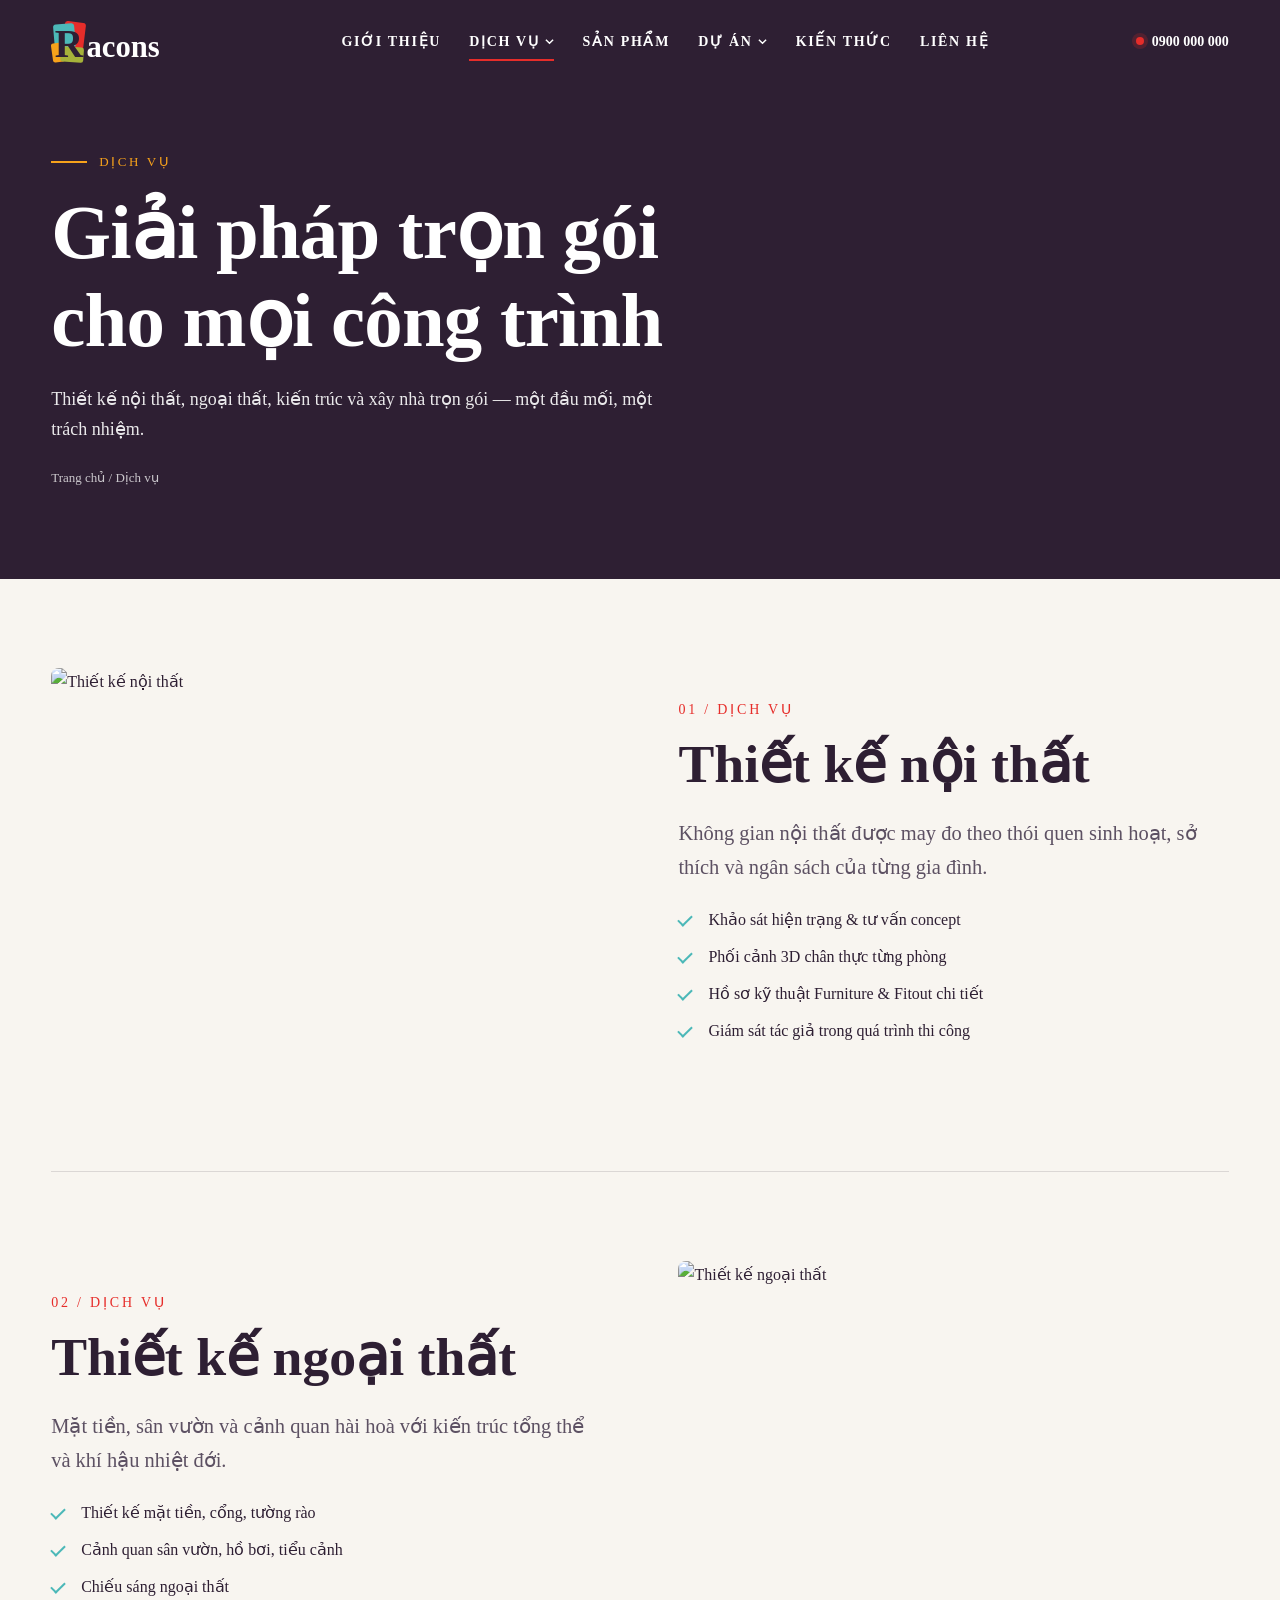
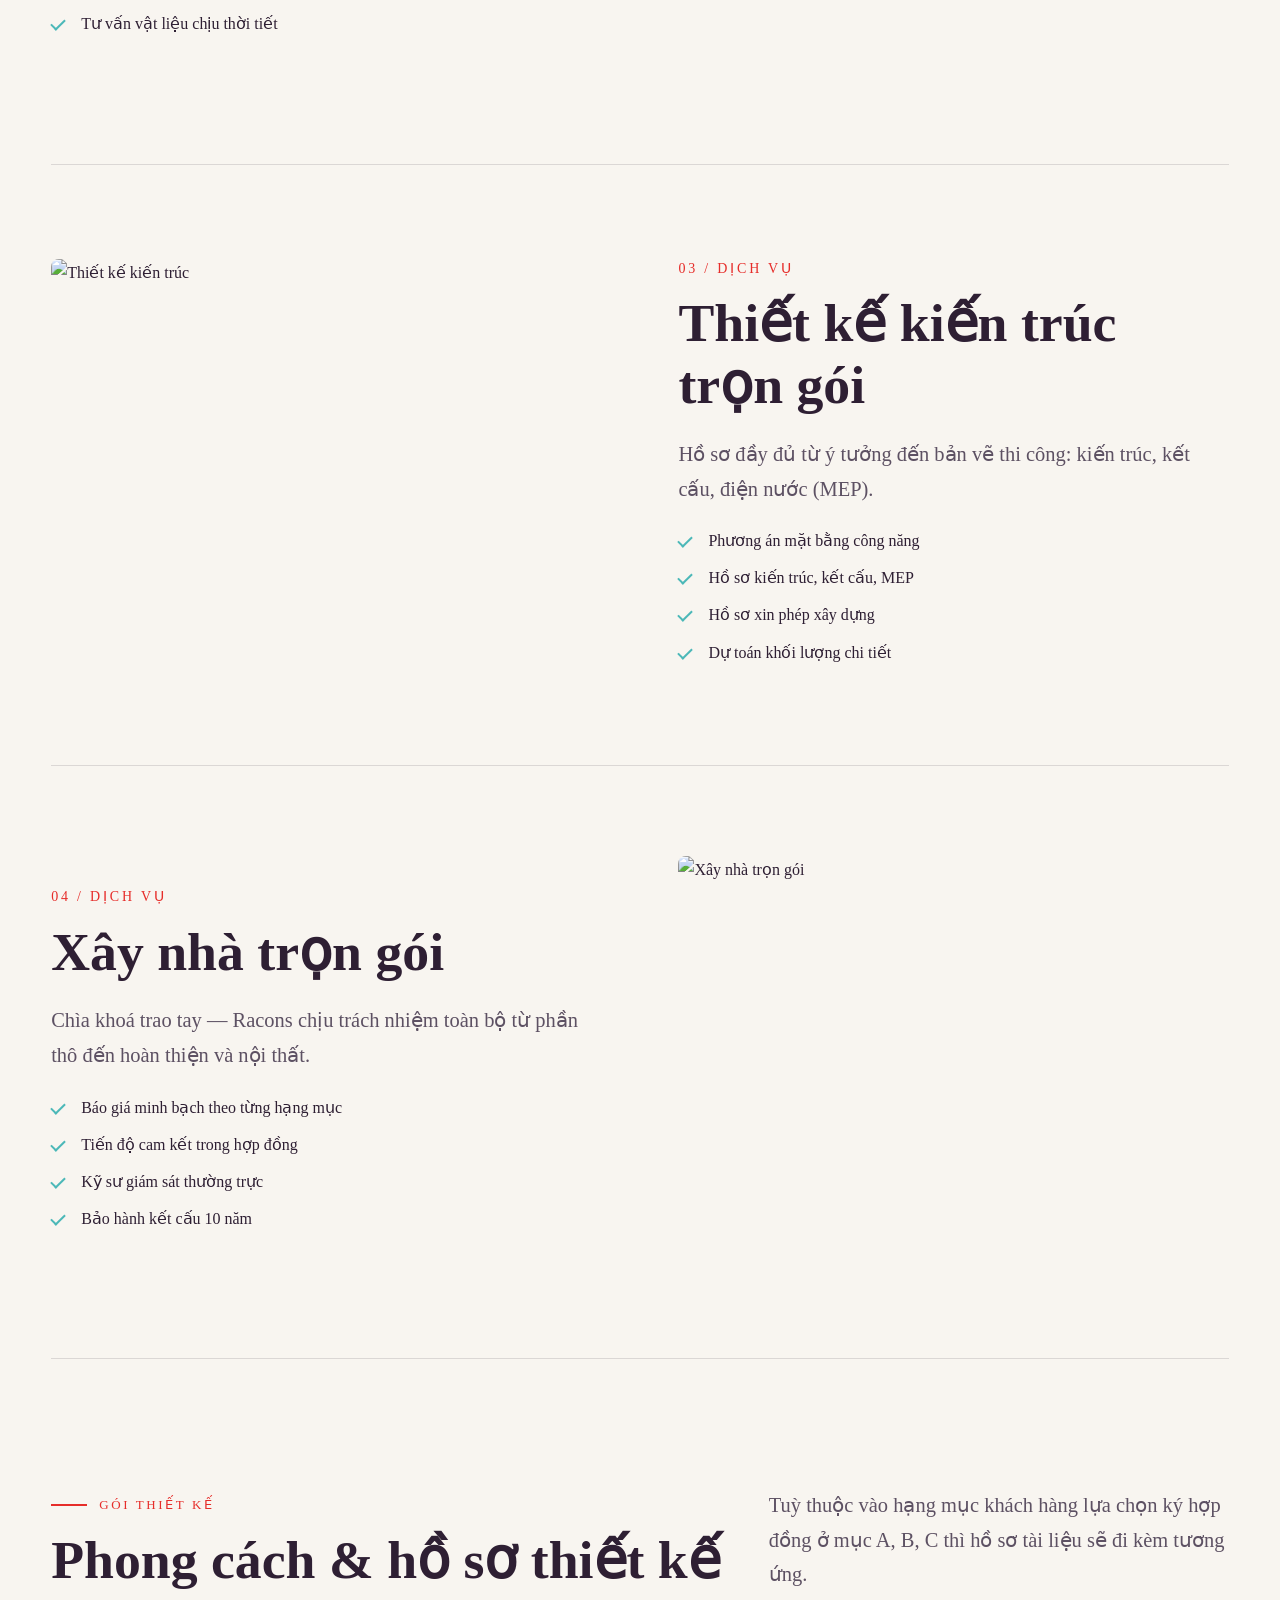
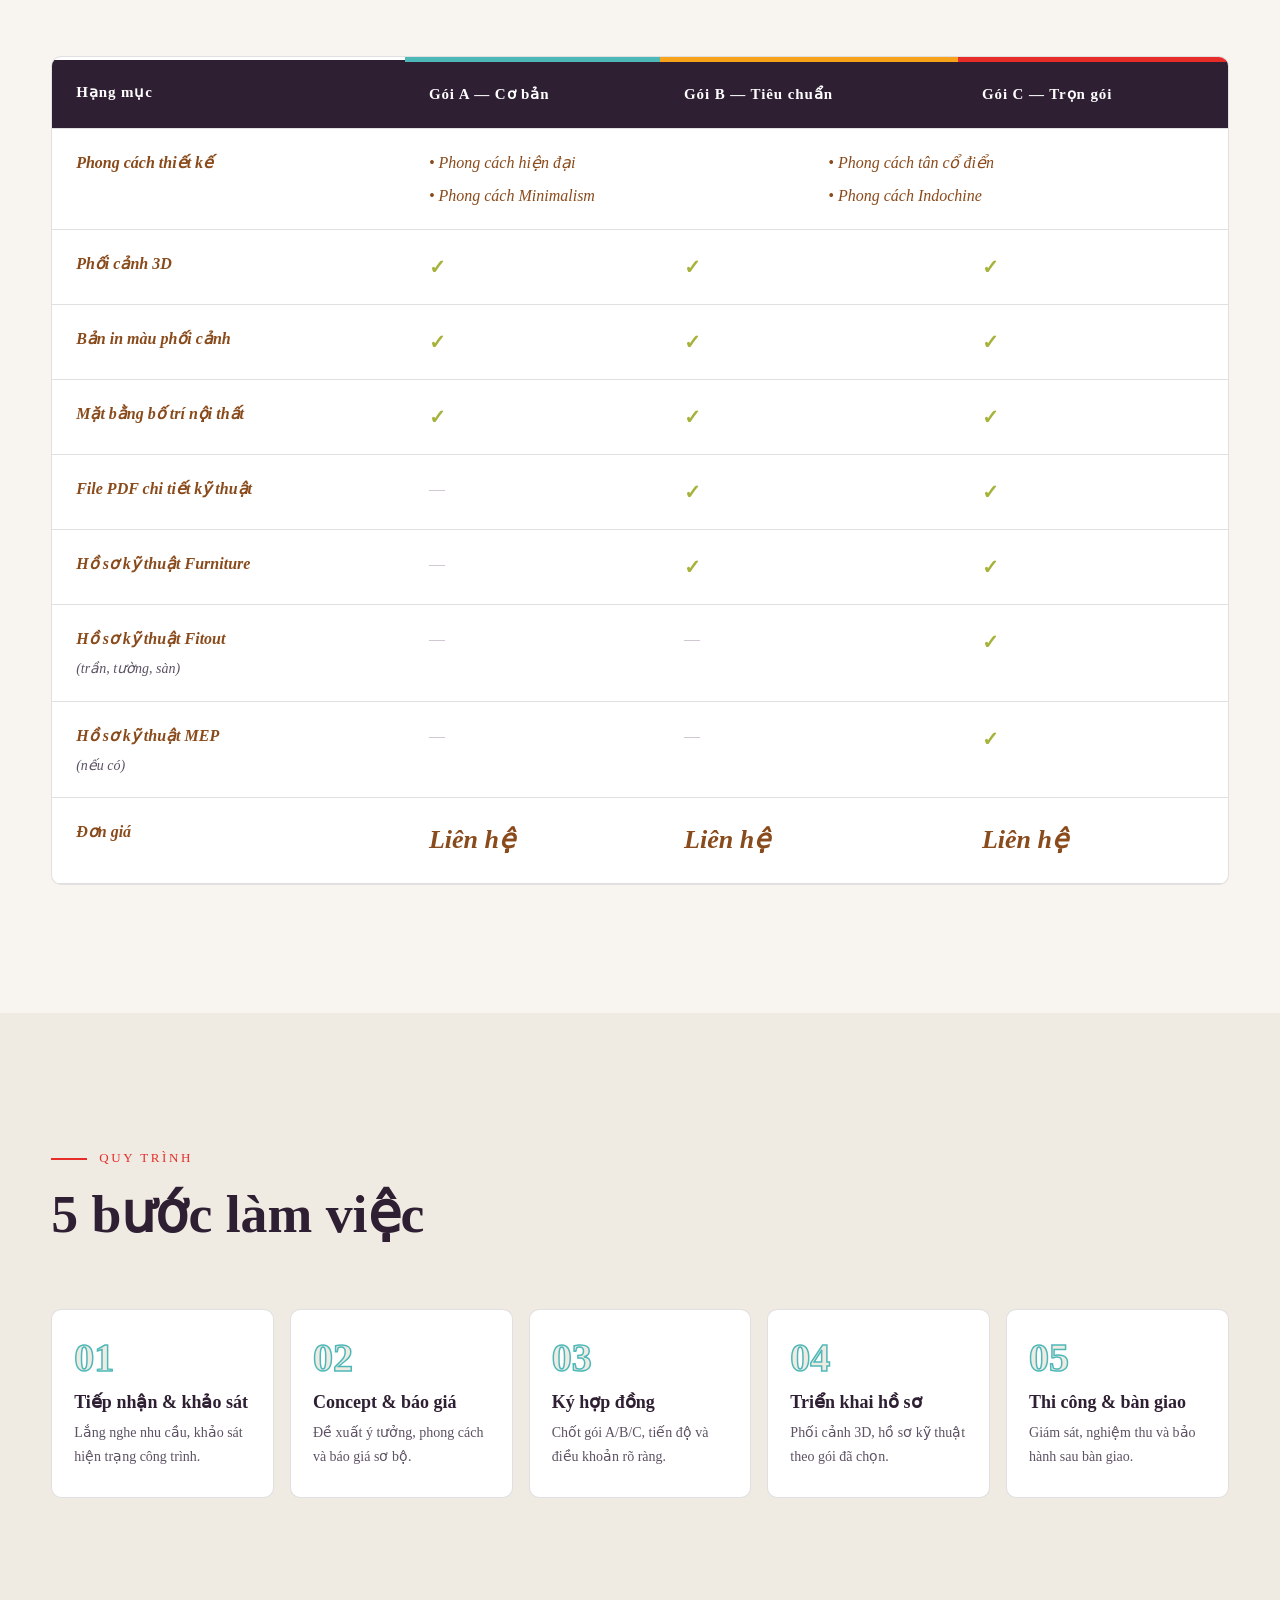
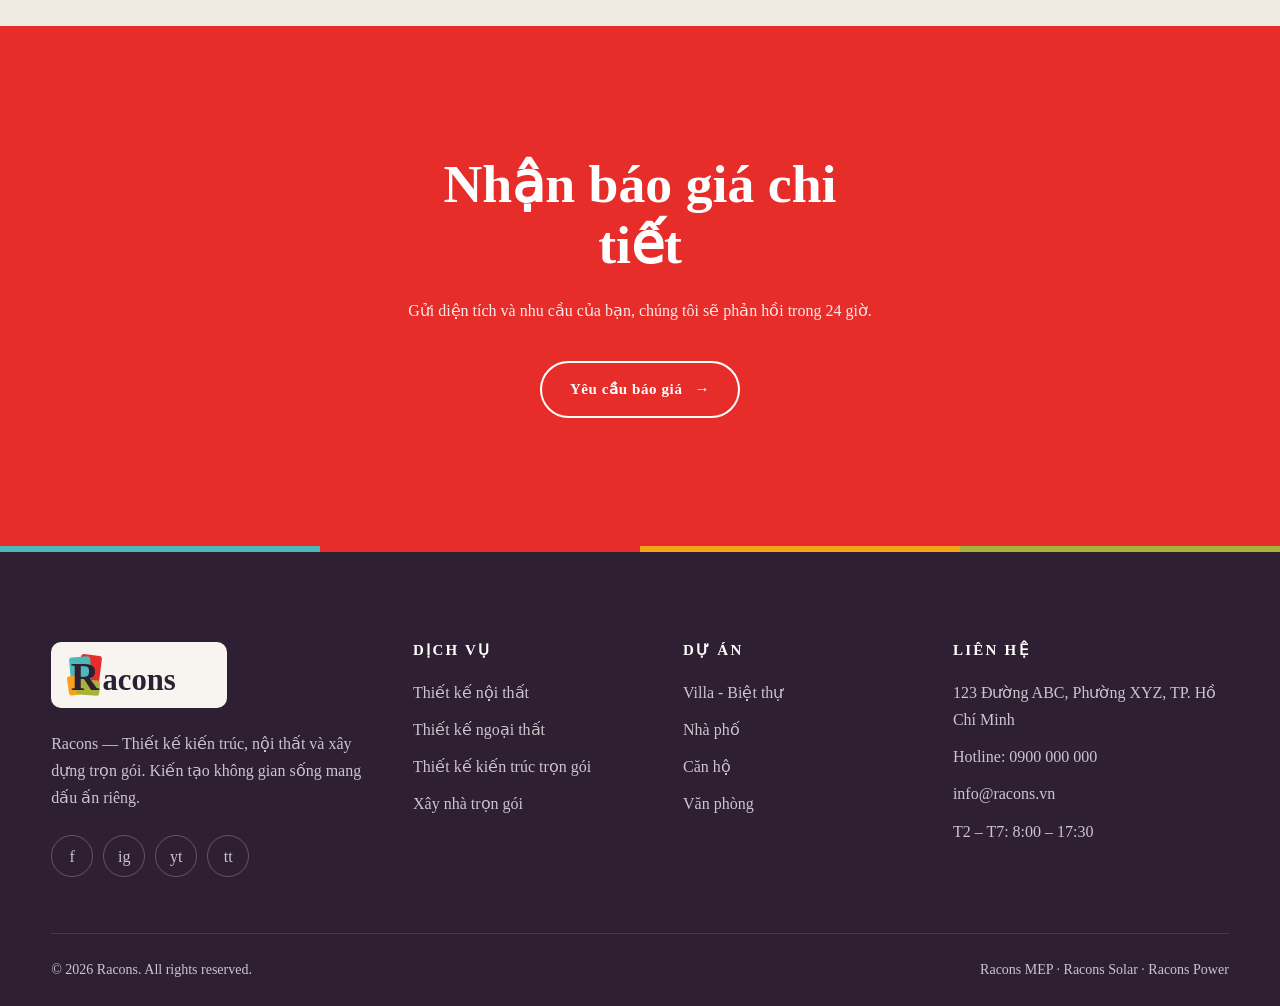
==== dich-vu/index.html @ 45bfd874 "Initial commit: Racons static site" ====
<!doctype html>
<html lang="vi">
<head>
  <meta charset="utf-8">
  <meta name="viewport" content="width=device-width, initial-scale=1">
  <title>Dịch vụ — Racons</title>
  <link rel="icon" href="/assets/img/logo.svg">
  <link rel="stylesheet" href="/assets/css/style.css">
</head>
<body data-page="dich-vu" data-header="transparent">
  <div id="site-header"></div>

  <main>
    <section class="page-hero">
      <div class="page-hero__bg" style="background-image:url('https://images.unsplash.com/photo-1586023492125-27b2c045efd7?auto=format&fit=crop&w=2200&q=75')"></div>
      <div class="container">
        <span class="eyebrow">Dịch vụ</span>
        <h1 class="title-xl">Giải pháp trọn gói<br>cho mọi công trình</h1>
        <p>Thiết kế nội thất, ngoại thất, kiến trúc và xây nhà trọn gói — một đầu mối, một trách nhiệm.</p>
        <div class="breadcrumb"><a href="/">Trang chủ</a> / Dịch vụ</div>
      </div>
    </section>

    <div class="container">
      <section class="svc-block" id="noi-that">
        <div class="split">
          <div class="img-frame img-frame--land"><img src="https://images.unsplash.com/photo-1618221195710-dd6b41faaea6?auto=format&fit=crop&w=1400&q=75" alt="Thiết kế nội thất" loading="lazy"></div>
          <div>
            <span class="svc-block__num">01 / DỊCH VỤ</span>
            <h2 class="title-lg">Thiết kế nội thất</h2>
            <p class="lead">Không gian nội thất được may đo theo thói quen sinh hoạt, sở thích và ngân sách của từng gia đình.</p>
            <ul class="checklist">
              <li>Khảo sát hiện trạng & tư vấn concept</li>
              <li>Phối cảnh 3D chân thực từng phòng</li>
              <li>Hồ sơ kỹ thuật Furniture & Fitout chi tiết</li>
              <li>Giám sát tác giả trong quá trình thi công</li>
            </ul>
          </div>
        </div>
      </section>

      <section class="svc-block" id="ngoai-that">
        <div class="split split--rev">
          <div class="img-frame img-frame--land"><img src="https://images.unsplash.com/photo-1600585154526-990dced4db0d?auto=format&fit=crop&w=1400&q=75" alt="Thiết kế ngoại thất" loading="lazy"></div>
          <div>
            <span class="svc-block__num">02 / DỊCH VỤ</span>
            <h2 class="title-lg">Thiết kế ngoại thất</h2>
            <p class="lead">Mặt tiền, sân vườn và cảnh quan hài hoà với kiến trúc tổng thể và khí hậu nhiệt đới.</p>
            <ul class="checklist">
              <li>Thiết kế mặt tiền, cổng, tường rào</li>
              <li>Cảnh quan sân vườn, hồ bơi, tiểu cảnh</li>
              <li>Chiếu sáng ngoại thất</li>
              <li>Tư vấn vật liệu chịu thời tiết</li>
            </ul>
          </div>
        </div>
      </section>

      <section class="svc-block" id="kien-truc">
        <div class="split">
          <div class="img-frame img-frame--land"><img src="https://images.unsplash.com/photo-1503387762-592deb58ef4e?auto=format&fit=crop&w=1400&q=75" alt="Thiết kế kiến trúc" loading="lazy"></div>
          <div>
            <span class="svc-block__num">03 / DỊCH VỤ</span>
            <h2 class="title-lg">Thiết kế kiến trúc trọn gói</h2>
            <p class="lead">Hồ sơ đầy đủ từ ý tưởng đến bản vẽ thi công: kiến trúc, kết cấu, điện nước (MEP).</p>
            <ul class="checklist">
              <li>Phương án mặt bằng công năng</li>
              <li>Hồ sơ kiến trúc, kết cấu, MEP</li>
              <li>Hồ sơ xin phép xây dựng</li>
              <li>Dự toán khối lượng chi tiết</li>
            </ul>
          </div>
        </div>
      </section>

      <section class="svc-block" id="xay-nha">
        <div class="split split--rev">
          <div class="img-frame img-frame--land"><img src="https://images.unsplash.com/photo-1541888946425-d81bb19240f5?auto=format&fit=crop&w=1400&q=75" alt="Xây nhà trọn gói" loading="lazy"></div>
          <div>
            <span class="svc-block__num">04 / DỊCH VỤ</span>
            <h2 class="title-lg">Xây nhà trọn gói</h2>
            <p class="lead">Chìa khoá trao tay — Racons chịu trách nhiệm toàn bộ từ phần thô đến hoàn thiện và nội thất.</p>
            <ul class="checklist">
              <li>Báo giá minh bạch theo từng hạng mục</li>
              <li>Tiến độ cam kết trong hợp đồng</li>
              <li>Kỹ sư giám sát thường trực</li>
              <li>Bảo hành kết cấu 10 năm</li>
            </ul>
          </div>
        </div>
      </section>
    </div>

    <!-- Gói thiết kế -->
    <section class="section" id="goi-thiet-ke">
      <div class="container">
        <div class="section-head">
          <div><span class="eyebrow">Gói thiết kế</span><h2 class="title-lg">Phong cách & hồ sơ thiết kế</h2></div>
          <p class="lead" style="max-width:460px;margin:0">Tuỳ thuộc vào hạng mục khách hàng lựa chọn ký hợp đồng ở mục A, B, C thì hồ sơ tài liệu sẽ đi kèm tương ứng.</p>
        </div>
        <div class="pkg-table-wrap">
          <table class="pkg-table">
            <thead>
              <tr><th>Hạng mục</th><th>Gói A — Cơ bản</th><th>Gói B — Tiêu chuẩn</th><th>Gói C — Trọn gói</th></tr>
            </thead>
            <tbody>
              <tr>
                <th>Phong cách thiết kế</th>
                <td colspan="3">
                  <ul style="display:grid;grid-template-columns:1fr 1fr;gap:6px 24px">
                    <li>Phong cách hiện đại</li><li>Phong cách tân cổ điển</li>
                    <li>Phong cách Minimalism</li><li>Phong cách Indochine</li>
                  </ul>
                </td>
              </tr>
              <tr><th>Phối cảnh 3D</th><td class="yes">✓</td><td class="yes">✓</td><td class="yes">✓</td></tr>
              <tr><th>Bản in màu phối cảnh</th><td class="yes">✓</td><td class="yes">✓</td><td class="yes">✓</td></tr>
              <tr><th>Mặt bằng bố trí nội thất</th><td class="yes">✓</td><td class="yes">✓</td><td class="yes">✓</td></tr>
              <tr><th>File PDF chi tiết kỹ thuật</th><td class="no">—</td><td class="yes">✓</td><td class="yes">✓</td></tr>
              <tr><th>Hồ sơ kỹ thuật Furniture</th><td class="no">—</td><td class="yes">✓</td><td class="yes">✓</td></tr>
              <tr><th>Hồ sơ kỹ thuật Fitout <small>(trần, tường, sàn)</small></th><td class="no">—</td><td class="no">—</td><td class="yes">✓</td></tr>
              <tr><th>Hồ sơ kỹ thuật MEP <small>(nếu có)</small></th><td class="no">—</td><td class="no">—</td><td class="yes">✓</td></tr>
              <tr><th>Đơn giá</th><td class="pkg-price">Liên hệ</td><td class="pkg-price">Liên hệ</td><td class="pkg-price">Liên hệ</td></tr>
            </tbody>
          </table>
        </div>
      </div>
    </section>

    <!-- Quy trình -->
    <section class="section" style="background:var(--paper-2)">
      <div class="container">
        <div class="section-head"><div><span class="eyebrow">Quy trình</span><h2 class="title-lg">5 bước làm việc</h2></div></div>
        <div class="steps">
          <div class="step reveal"><h3>Tiếp nhận & khảo sát</h3><p>Lắng nghe nhu cầu, khảo sát hiện trạng công trình.</p></div>
          <div class="step reveal reveal-d1"><h3>Concept & báo giá</h3><p>Đề xuất ý tưởng, phong cách và báo giá sơ bộ.</p></div>
          <div class="step reveal reveal-d2"><h3>Ký hợp đồng</h3><p>Chốt gói A/B/C, tiến độ và điều khoản rõ ràng.</p></div>
          <div class="step reveal reveal-d3"><h3>Triển khai hồ sơ</h3><p>Phối cảnh 3D, hồ sơ kỹ thuật theo gói đã chọn.</p></div>
          <div class="step reveal"><h3>Thi công & bàn giao</h3><p>Giám sát, nghiệm thu và bảo hành sau bàn giao.</p></div>
        </div>
      </div>
    </section>

    <section class="section cta-band">
      <div class="container">
        <h2 class="title-lg">Nhận báo giá chi tiết</h2>
        <p>Gửi diện tích và nhu cầu của bạn, chúng tôi sẽ phản hồi trong 24 giờ.</p>
        <a class="btn" href="/lien-he/">Yêu cầu báo giá <span class="arrow">→</span></a>
      </div>
    </section>
  </main>

  <div id="site-footer"></div>
  <script src="/assets/js/data.js"></script>
  <script src="/assets/js/main.js"></script>
</body>
</html>
---- assets/css/style.css ----
/* ==========================================================
   RACONS — Kiến trúc & Nội thất
   Màu lấy từ logo: đỏ, tím than, cam, xanh ngọc, xanh olive
   ========================================================== */
:root {
  --red: #E62D2A;
  --plum: #2E1F33;
  --orange: #F7A21B;
  --teal: #4CB8B8;
  --olive: #A6B23A;

  --ink: #2E1F33;
  --ink-soft: #5d5163;
  --paper: #F8F5F0;
  --paper-2: #EFEAE2;
  --line: rgba(46, 31, 51, .14);
  --white: #fff;

  --font: "Comic Sans MS", "Comic Sans", "Chalkboard SE", "Comic Neue", cursive;
  --header-h: 84px;
  --gutter: clamp(16px, 4vw, 64px);
  --ease: cubic-bezier(.22, .61, .36, 1);
}

*, *::before, *::after { box-sizing: border-box; }
html { -webkit-text-size-adjust: 100%; }
html.lenis, html.lenis body { height: auto; }
.lenis.lenis-smooth { scroll-behavior: auto !important; }
.lenis.lenis-stopped { overflow: hidden; }

body {
  margin: 0;
  font-family: var(--font);
  color: var(--ink);
  background: var(--paper);
  font-size: 16px;
  line-height: 1.7;
  -webkit-font-smoothing: antialiased;
  overflow-x: clip;
}
img, video, iframe { display: block; max-width: 100%; }
a { color: inherit; text-decoration: none; }
button { font-family: inherit; cursor: pointer; }
h1, h2, h3, h4 { margin: 0; font-weight: 700; line-height: 1.15; }
p { margin: 0 0 1em; }
ul { margin: 0; padding: 0; list-style: none; }

.container { width: 100%; max-width: 1440px; margin: 0 auto; padding: 0 var(--gutter); }
.section { padding: clamp(72px, 10vw, 160px) 0; }
.eyebrow {
  display: inline-flex; align-items: center; gap: 12px;
  font-size: 13px; letter-spacing: .2em; text-transform: uppercase; color: var(--red);
}
.eyebrow::before { content: ""; width: 36px; height: 2px; background: currentColor; }
.title-xl { font-size: clamp(36px, 6vw, 88px); letter-spacing: -.01em; }
.title-lg { font-size: clamp(30px, 4.2vw, 60px); }
.title-md { font-size: clamp(22px, 2.4vw, 32px); }
.lead { font-size: clamp(18px, 1.6vw, 22px); color: var(--ink-soft); }

.section-head {
  display: flex; justify-content: space-between; align-items: flex-end; gap: 24px;
  flex-wrap: wrap; margin-bottom: clamp(36px, 5vw, 72px);
}
.section-head h2 { margin-top: 14px; }

.btn {
  display: inline-flex; align-items: center; gap: 12px;
  padding: 14px 28px; border-radius: 999px; border: 2px solid currentColor;
  font-size: 15px; font-weight: 700; letter-spacing: .04em;
  transition: background .35s var(--ease), color .35s var(--ease), border-color .35s var(--ease);
  background: transparent; color: inherit;
}
.btn:hover { background: var(--ink); color: var(--paper); border-color: var(--ink); }
.btn--solid { background: var(--red); border-color: var(--red); color: #fff; }
.btn--solid:hover { background: var(--plum); border-color: var(--plum); }
.btn .arrow { transition: transform .35s var(--ease); }
.btn:hover .arrow { transform: translateX(4px); }

.link-arrow {
  display: inline-flex; gap: 10px; align-items: center; font-weight: 700;
  border-bottom: 2px solid var(--red); padding-bottom: 4px;
}

/* Four-colour bar from logo */
.brand-bar { display: flex; height: 6px; }
.brand-bar span { flex: 1; }
.brand-bar span:nth-child(1) { background: var(--teal); }
.brand-bar span:nth-child(2) { background: var(--red); }
.brand-bar span:nth-child(3) { background: var(--orange); }
.brand-bar span:nth-child(4) { background: var(--olive); }

/* ================= HEADER ================= */
.site-header {
  position: fixed; inset: 0 0 auto 0; z-index: 100;
  height: var(--header-h);
  color: var(--ink);
  background: rgba(248, 245, 240, .92);
  backdrop-filter: blur(10px);
  border-bottom: 1px solid var(--line);
  transition: transform .45s var(--ease), background .35s, color .35s, border-color .35s;
}
.site-header.is-transparent { background: transparent; color: #fff; border-color: transparent; backdrop-filter: none; }
.site-header.is-hidden { transform: translateY(-100%); }
.site-header .container { height: 100%; display: flex; align-items: center; justify-content: space-between; gap: 24px; }

.logo { display: flex; align-items: center; height: 46px; position: relative; z-index: 2; }
.logo svg { height: 100%; width: auto; }
.logo .logo-text { fill: currentColor; }

.nav { display: flex; align-items: center; gap: clamp(16px, 2.4vw, 40px); }
.nav > ul { display: flex; gap: clamp(16px, 2.2vw, 36px); }
.nav-item { position: relative; }
.nav-link {
  display: inline-flex; align-items: center; gap: 6px;
  font-size: 14px; font-weight: 700; letter-spacing: .12em; text-transform: uppercase;
  padding: 28px 0; position: relative;
}
.nav-link::after {
  content: ""; position: absolute; left: 0; bottom: 20px; width: 100%; height: 2px;
  background: var(--red); transform: scaleX(0); transform-origin: right; transition: transform .4s var(--ease);
}
.nav-item:hover > .nav-link::after, .nav-link.is-active::after { transform: scaleX(1); transform-origin: left; }
.nav-link .caret { width: 9px; height: 9px; transition: transform .3s; }
.nav-item:hover .caret { transform: rotate(180deg); }

.submenu {
  position: absolute; top: 100%; left: -24px; min-width: 260px;
  background: var(--paper); color: var(--ink);
  padding: 14px 0; border-radius: 0 0 14px 14px;
  box-shadow: 0 24px 50px rgba(46, 31, 51, .16);
  opacity: 0; visibility: hidden; transform: translateY(10px);
  transition: opacity .3s, transform .3s var(--ease), visibility .3s;
}
.submenu::before { content: ""; position: absolute; top: 0; left: 0; right: 0; height: 4px;
  background: linear-gradient(90deg, var(--teal) 25%, var(--red) 25% 50%, var(--orange) 50% 75%, var(--olive) 75%); }
.nav-item:hover .submenu, .nav-item:focus-within .submenu { opacity: 1; visibility: visible; transform: none; }
.submenu a { display: block; padding: 10px 24px; font-size: 15px; transition: padding .3s var(--ease), color .3s; }
.submenu a:hover { color: var(--red); padding-left: 32px; }

.header-cta { display: inline-flex; align-items: center; gap: 8px; font-weight: 700; font-size: 14px; white-space: nowrap; }
.header-cta .dot { width: 8px; height: 8px; border-radius: 50%; background: var(--red); box-shadow: 0 0 0 4px rgba(230,45,42,.2); }

.burger { display: none; width: 44px; height: 44px; border: 0; background: none; color: inherit; position: relative; }
.burger span { position: absolute; left: 10px; right: 10px; height: 2px; background: currentColor; transition: transform .35s var(--ease), opacity .3s; }
.burger span:nth-child(1) { top: 15px; }
.burger span:nth-child(2) { top: 21px; }
.burger span:nth-child(3) { top: 27px; }
.menu-open .burger span:nth-child(1) { transform: translateY(6px) rotate(45deg); }
.menu-open .burger span:nth-child(2) { opacity: 0; }
.menu-open .burger span:nth-child(3) { transform: translateY(-6px) rotate(-45deg); }

@media (max-width: 1080px) {
  .header-cta { display: none; }
  .burger { display: block; z-index: 2; }
  .nav {
    position: fixed; inset: 0; background: var(--plum); color: #fff;
    flex-direction: column; justify-content: flex-start; align-items: stretch;
    padding: calc(var(--header-h) + 20px) var(--gutter) 40px; overflow-y: auto;
    clip-path: inset(0 0 100% 0); transition: clip-path .6s var(--ease);
  }
  .menu-open .nav { clip-path: inset(0 0 0 0); }
  /* transform/backdrop-filter would trap the fixed menu inside the header */
  .menu-open .site-header { color: #fff; transform: none; backdrop-filter: none; background: transparent; border-color: transparent; }
  .menu-open .logo .logo-text { fill: #fff; }
  .nav > ul { flex-direction: column; gap: 0; }
  .nav-item { border-bottom: 1px solid rgba(255,255,255,.12); }
  .nav-link { font-size: 22px; padding: 16px 0; width: 100%; justify-content: space-between; }
  .nav-link::after { display: none; }
  .submenu { position: static; opacity: 1; visibility: visible; transform: none; box-shadow: none;
    background: transparent; color: rgba(255,255,255,.75); padding: 0 0 12px; display: none; min-width: 0; }
  .submenu::before { display: none; }
  .nav-item.is-open .submenu { display: block; }
  .nav-item.is-open .caret { transform: rotate(180deg); }
  .nav-item:hover .caret { transform: none; }
  .submenu a { padding: 8px 0 8px 16px; }
}

/* ================= HERO VIDEO ================= */
.hero-video { position: relative; height: 100vh; height: 100svh; min-height: 560px; overflow: hidden; background: var(--plum); color: #fff; }
.hero-video__media { position: absolute; inset: 0; }
.hero-video__poster { position: absolute; inset: 0; background-size: cover; background-position: center; transition: opacity 1.2s; }
.hero-video__media iframe {
  position: absolute; top: 50%; left: 50%; border: 0; pointer-events: none;
  width: 100vw; height: 56.25vw; min-height: 100%; min-width: 177.78vh;
  transform: translate(-50%, -50%);
}
.hero-video.is-playing .hero-video__poster { opacity: 0; }
.hero-video::after { content: ""; position: absolute; inset: 0;
  background: linear-gradient(180deg, rgba(46,31,51,.45) 0%, rgba(46,31,51,.05) 40%, rgba(46,31,51,.7) 100%); }
.hero-video__content { position: absolute; z-index: 2; left: 0; right: 0; bottom: clamp(48px, 9vh, 110px); }
.hero-video__content h1 { max-width: 14ch; }
.hero-video__content p { max-width: 520px; margin-top: 20px; font-size: clamp(16px, 1.4vw, 20px); opacity: .9; }
.hero-video__bottom { display: flex; justify-content: space-between; align-items: flex-end; gap: 32px; flex-wrap: wrap; }
.scroll-cue { display: flex; flex-direction: column; align-items: center; gap: 10px; font-size: 12px; letter-spacing: .25em; text-transform: uppercase; }
.scroll-cue i { width: 2px; height: 56px; background: rgba(255,255,255,.3); position: relative; overflow: hidden; }
.scroll-cue i::after { content: ""; position: absolute; inset: 0; background: #fff; animation: cue 2s var(--ease) infinite; }
@keyframes cue { 0% { transform: translateY(-100%); } 100% { transform: translateY(100%); } }
.sound-toggle {
  position: absolute; z-index: 3; right: var(--gutter); top: calc(var(--header-h) + 20px);
  width: 46px; height: 46px; border-radius: 50%; border: 1px solid rgba(255,255,255,.5);
  background: rgba(0,0,0,.15); color: #fff; display: grid; place-items: center;
}

/* ================= PAGE HERO (inner pages) ================= */
.page-hero { position: relative; min-height: 64vh; display: flex; align-items: flex-end; color: #fff; overflow: hidden; background: var(--plum); }
.page-hero__bg { position: absolute; inset: -8% 0; background-size: cover; background-position: center; }
.page-hero::after { content: ""; position: absolute; inset: 0; background: linear-gradient(180deg, rgba(46,31,51,.35), rgba(46,31,51,.75)); }
.page-hero .container { position: relative; z-index: 2; padding-top: calc(var(--header-h) + 60px); padding-bottom: clamp(40px, 7vw, 90px); }
.page-hero .eyebrow { color: var(--orange); }
.page-hero h1 { margin-top: 16px; }
.page-hero p { max-width: 640px; margin-top: 18px; opacity: .9; font-size: 18px; }
.breadcrumb { font-size: 13px; opacity: .75; margin-top: 22px; }
.breadcrumb a:hover { color: var(--orange); }

/* ================= INTRO ================= */
.intro-grid { display: grid; grid-template-columns: 1fr 2fr; gap: clamp(32px, 6vw, 120px); }
.intro-statement { font-size: clamp(26px, 3.4vw, 50px); line-height: 1.3; }
.intro-statement .word { display: inline-block; opacity: .15; transition: opacity .2s; }
.intro-statement em { font-style: normal; color: var(--red); }
.stats { display: grid; grid-template-columns: repeat(4, 1fr); gap: 24px; margin-top: clamp(48px, 6vw, 96px); border-top: 1px solid var(--line); padding-top: 36px; }
.stat strong { display: block; font-size: clamp(36px, 4.4vw, 64px); line-height: 1; }
.stat:nth-child(1) strong { color: var(--teal); }
.stat:nth-child(2) strong { color: var(--red); }
.stat:nth-child(3) strong { color: var(--orange); }
.stat:nth-child(4) strong { color: var(--olive); }
.stat span { display: block; margin-top: 10px; font-size: 14px; color: var(--ink-soft); }
@media (max-width: 860px) {
  .intro-grid { grid-template-columns: 1fr; }
  .stats { grid-template-columns: repeat(2, 1fr); }
}

/* ================= FEATURED PROJECTS (HBA-style stack) ================= */
.featured-head { padding-bottom: clamp(36px, 5vw, 64px); }
.fp-stack { position: relative; }
.fp-panel { position: sticky; top: 0; height: 100vh; height: 100svh; overflow: hidden; color: #fff; }
.fp-panel__inner { position: absolute; inset: 0; transform-origin: center top; }
.fp-panel__img { position: absolute; inset: 0; overflow: hidden; }
.fp-panel__img img { width: 100%; height: 100%; object-fit: cover; transform: scale(1.15); will-change: transform; }
.fp-panel__inner::after { content: ""; position: absolute; inset: 0; background: linear-gradient(180deg, rgba(0,0,0,0) 40%, rgba(46,31,51,.8)); }
.fp-panel__shade { position: absolute; inset: 0; background: #000; opacity: 0; z-index: 2; pointer-events: none; }
.fp-panel__caption {
  position: absolute; z-index: 3; left: 0; right: 0; bottom: clamp(36px, 8vh, 90px);
  display: grid; grid-template-columns: auto 1fr auto; align-items: end; gap: clamp(20px, 4vw, 60px);
}
.fp-panel__num { font-size: clamp(60px, 9vw, 140px); line-height: .8; color: transparent; -webkit-text-stroke: 2px rgba(255,255,255,.8); }
.fp-panel__meta { font-size: 13px; letter-spacing: .2em; text-transform: uppercase; color: var(--orange); }
.fp-panel__title { font-size: clamp(30px, 4.6vw, 70px); margin-top: 10px; }
.fp-panel__desc { max-width: 520px; margin-top: 12px; opacity: .85; }
.fp-panel .btn { color: #fff; }
.fp-panel .btn:hover { background: #fff; color: var(--ink); border-color: #fff; }
@media (max-width: 760px) {
  .fp-panel__caption { grid-template-columns: 1fr; }
  .fp-panel__num { font-size: 56px; }
}

/* ================= GALLERY (Mia-style) ================= */
.filters { display: flex; flex-wrap: wrap; gap: 10px; }
.filter-btn {
  border: 1.5px solid var(--line); background: transparent; color: var(--ink);
  padding: 9px 20px; border-radius: 999px; font-size: 14px; transition: all .3s var(--ease);
}
.filter-btn:hover { border-color: var(--ink); }
.filter-btn.is-active { background: var(--ink); color: var(--paper); border-color: var(--ink); }

.gallery {
  display: grid; grid-template-columns: repeat(12, 1fr); grid-auto-rows: clamp(120px, 11vw, 190px);
  gap: clamp(10px, 1.4vw, 22px);
}
.g-item { position: relative; overflow: hidden; border-radius: 6px; background: var(--paper-2); grid-column: span 4; grid-row: span 2; }
.g-item.is-wide { grid-column: span 8; }
.g-item.is-tall { grid-row: span 3; }
.g-item.is-hidden { display: none; }
.g-item img { width: 100%; height: 100%; object-fit: cover; transition: transform 1.1s var(--ease), filter .6s; }
.g-item::after { content: ""; position: absolute; inset: 0; background: linear-gradient(180deg, transparent 45%, rgba(46,31,51,.85)); opacity: 0; transition: opacity .5s; }
.g-item__info { position: absolute; z-index: 2; left: 22px; right: 22px; bottom: 20px; color: #fff; transform: translateY(16px); opacity: 0; transition: all .5s var(--ease); }
.g-item__info span { font-size: 12px; letter-spacing: .2em; text-transform: uppercase; color: var(--orange); }
.g-item__info h3 { font-size: clamp(18px, 1.6vw, 24px); margin-top: 6px; }
.g-item:hover img { transform: scale(1.07); }
.g-item:hover::after, .g-item:hover .g-item__info { opacity: 1; transform: none; }
.g-item__tag { position: absolute; top: 16px; left: 16px; z-index: 2; background: rgba(248,245,240,.92); color: var(--ink);
  font-size: 12px; padding: 4px 12px; border-radius: 999px; }
@media (hover: none) { .g-item::after, .g-item__info { opacity: 1; transform: none; } }
@media (max-width: 860px) {
  .gallery { grid-template-columns: repeat(2, 1fr); grid-auto-rows: 44vw; }
  .g-item, .g-item.is-wide { grid-column: span 1; grid-row: span 1; }
  .g-item.is-wide { grid-column: span 2; }
  .g-item.is-tall { grid-row: span 2; }
}
@media (max-width: 520px) {
  .gallery { grid-template-columns: 1fr; grid-auto-rows: 72vw; }
  .g-item, .g-item.is-wide, .g-item.is-tall { grid-column: span 1; grid-row: span 1; }
}
.gallery-more { text-align: center; margin-top: 56px; }

/* ================= SERVICES list w/ hover image ================= */
.services { background: var(--plum); color: #fff; position: relative; overflow: hidden; }
.services .eyebrow { color: var(--orange); }
.services .lead { color: rgba(255,255,255,.7); }
.service-list { border-top: 1px solid rgba(255,255,255,.18); }
.service-row {
  display: grid; grid-template-columns: 80px 1fr 1.2fr 60px; gap: 24px; align-items: center;
  padding: clamp(24px, 3vw, 40px) 0; border-bottom: 1px solid rgba(255,255,255,.18); position: relative;
}
.service-row__num { font-size: 15px; opacity: .6; }
.service-row h3 { font-size: clamp(24px, 3vw, 44px); transition: transform .5s var(--ease), color .4s; }
.service-row p { margin: 0; color: rgba(255,255,255,.7); }
.service-row__arrow { width: 52px; height: 52px; border-radius: 50%; border: 1px solid rgba(255,255,255,.35); display: grid; place-items: center; transition: all .4s var(--ease); }
.service-row:hover h3 { transform: translateX(14px); }
.service-row:nth-child(1):hover h3 { color: var(--teal); }
.service-row:nth-child(2):hover h3 { color: var(--orange); }
.service-row:nth-child(3):hover h3 { color: var(--olive); }
.service-row:nth-child(4):hover h3 { color: var(--red); }
.service-row:hover .service-row__arrow { background: #fff; color: var(--ink); transform: rotate(-45deg); }
.hover-reveal {
  position: fixed; top: 0; left: 0; width: 320px; height: 220px; pointer-events: none; z-index: 50;
  border-radius: 8px; overflow: hidden; opacity: 0; transform: scale(.85); transition: opacity .35s, transform .35s var(--ease);
}
.hover-reveal.is-visible { opacity: 1; transform: scale(1); }
.hover-reveal img { width: 100%; height: 100%; object-fit: cover; }
@media (max-width: 860px) {
  .service-row { grid-template-columns: 40px 1fr 44px; }
  .service-row p { grid-column: 2 / 3; }
  .service-row__arrow { grid-row: 1; grid-column: 3; width: 44px; height: 44px; }
  .hover-reveal { display: none; }
}

/* ================= BLOG ================= */
.blog-grid { display: grid; grid-template-columns: repeat(3, 1fr); gap: clamp(20px, 2.4vw, 40px); }
.post-card__img { aspect-ratio: 4 / 3; overflow: hidden; border-radius: 6px; position: relative; }
.post-card__img img { width: 100%; height: 100%; object-fit: cover; transition: transform 1s var(--ease); }
.post-card:hover .post-card__img img { transform: scale(1.06); }
.post-card__cat { position: absolute; top: 14px; left: 14px; background: var(--red); color: #fff; font-size: 12px; padding: 4px 12px; border-radius: 999px; }
.post-card__meta { font-size: 13px; color: var(--ink-soft); margin-top: 20px; }
.post-card h3 { font-size: clamp(19px, 1.6vw, 24px); margin-top: 8px; transition: color .3s; }
.post-card:hover h3 { color: var(--red); }
.post-card p { margin-top: 10px; color: var(--ink-soft); font-size: 15px; }
@media (max-width: 960px) { .blog-grid { grid-template-columns: 1fr 1fr; } }
@media (max-width: 600px) { .blog-grid { grid-template-columns: 1fr; } }

/* ================= PRESS ================= */
.press { background: var(--paper-2); }
.marquee { overflow: hidden; border-top: 1px solid var(--line); border-bottom: 1px solid var(--line); padding: 36px 0; }
.marquee__track { display: flex; gap: 80px; width: max-content; animation: marquee 32s linear infinite; }
.marquee:hover .marquee__track { animation-play-state: paused; }
.press-logo { font-size: clamp(22px, 2.4vw, 34px); font-weight: 700; opacity: .5; white-space: nowrap; transition: opacity .3s, color .3s; }
.press-logo:hover { opacity: 1; color: var(--red); }
@keyframes marquee { to { transform: translateX(-50%); } }
.press-grid { display: grid; grid-template-columns: repeat(3, 1fr); gap: 24px; margin-top: 56px; }
.press-card { background: var(--paper); padding: 32px; border-radius: 8px; display: flex; flex-direction: column; gap: 16px; border-top: 4px solid var(--teal); transition: transform .4s var(--ease); }
.press-card:nth-child(2) { border-color: var(--orange); }
.press-card:nth-child(3) { border-color: var(--olive); }
.press-card:hover { transform: translateY(-6px); }
.press-card__src { font-size: 13px; letter-spacing: .15em; text-transform: uppercase; color: var(--red); }
.press-card h3 { font-size: 20px; }
.press-card .link-arrow { margin-top: auto; align-self: flex-start; font-size: 14px; }
@media (max-width: 860px) { .press-grid { grid-template-columns: 1fr; } }

/* ================= CTA ================= */
.cta-band { background: var(--red); color: #fff; text-align: center; }
.cta-band h2 { max-width: 18ch; margin: 0 auto; }
.cta-band p { max-width: 560px; margin: 20px auto 36px; opacity: .9; }
.cta-band .btn:hover { background: #fff; color: var(--red); border-color: #fff; }

/* ================= FOOTER ================= */
.site-footer { background: var(--plum); color: rgba(255,255,255,.75); }
.footer-top { display: grid; grid-template-columns: 1.4fr 1fr 1fr 1.2fr; gap: 40px; padding: clamp(56px, 7vw, 100px) 0 56px; }
.footer-logo { display: inline-block; background: var(--paper); border-radius: 10px; padding: 10px 16px; height: 66px; }
.footer-logo svg { height: 100%; width: auto; }
.site-footer h4 { color: #fff; font-size: 15px; letter-spacing: .15em; text-transform: uppercase; margin-bottom: 20px; }
.site-footer li { margin-bottom: 10px; }
.site-footer a:hover { color: var(--orange); }
.socials { display: flex; gap: 10px; margin-top: 24px; }
.socials a { width: 42px; height: 42px; border-radius: 50%; border: 1px solid rgba(255,255,255,.25); display: grid; place-items: center; transition: all .3s; }
.socials a:hover { background: var(--red); border-color: var(--red); color: #fff; }
.footer-bottom { border-top: 1px solid rgba(255,255,255,.12); padding: 24px 0; display: flex; justify-content: space-between; gap: 16px; flex-wrap: wrap; font-size: 14px; }
@media (max-width: 960px) { .footer-top { grid-template-columns: 1fr 1fr; } }
@media (max-width: 560px) { .footer-top { grid-template-columns: 1fr; } }

/* ================= ABOUT ================= */
.split { display: grid; grid-template-columns: 1fr 1fr; gap: clamp(32px, 6vw, 100px); align-items: center; }
.split--rev > :first-child { order: 2; }
.img-frame { position: relative; border-radius: 8px; overflow: hidden; aspect-ratio: 4 / 5; }
.img-frame img { width: 100%; height: 115%; object-fit: cover; }
.img-frame--land { aspect-ratio: 4 / 3; }
@media (max-width: 860px) { .split { grid-template-columns: 1fr; } .split--rev > :first-child { order: 0; } }

.values { display: grid; grid-template-columns: repeat(4, 1fr); gap: 24px; }
.value-card { padding: 36px 28px; border-radius: 10px; background: var(--paper); border: 1px solid var(--line); transition: transform .4s var(--ease), box-shadow .4s; }
.value-card:hover { transform: translateY(-8px); box-shadow: 0 24px 40px rgba(46,31,51,.08); }
.value-card__icon { width: 56px; height: 56px; border-radius: 14px; display: grid; place-items: center; color: #fff; font-size: 24px; font-weight: 700; margin-bottom: 22px; }
.value-card:nth-child(1) .value-card__icon { background: var(--teal); }
.value-card:nth-child(2) .value-card__icon { background: var(--red); }
.value-card:nth-child(3) .value-card__icon { background: var(--orange); }
.value-card:nth-child(4) .value-card__icon { background: var(--olive); }
.value-card h3 { font-size: 22px; margin-bottom: 10px; }
.value-card p { color: var(--ink-soft); font-size: 15px; margin: 0; }
@media (max-width: 960px) { .values { grid-template-columns: 1fr 1fr; } }
@media (max-width: 520px) { .values { grid-template-columns: 1fr; } }

.timeline { border-left: 2px solid var(--line); margin-left: 8px; }
.tl-item { position: relative; padding: 0 0 48px 40px; }
.tl-item::before { content: ""; position: absolute; left: -9px; top: 6px; width: 16px; height: 16px; border-radius: 50%; background: var(--red); box-shadow: 0 0 0 6px var(--paper); }
.tl-item:nth-child(4n+2)::before { background: var(--teal); }
.tl-item:nth-child(4n+3)::before { background: var(--orange); }
.tl-item:nth-child(4n+4)::before { background: var(--olive); }
.tl-item strong { font-size: 28px; }
.tl-item h3 { font-size: 20px; margin: 6px 0 8px; }
.tl-item p { color: var(--ink-soft); margin: 0; max-width: 560px; }

.team-grid { display: grid; grid-template-columns: repeat(4, 1fr); gap: 24px; }
.team-card__img { aspect-ratio: 3 / 4; border-radius: 8px; overflow: hidden; }
.team-card__img img { width: 100%; height: 100%; object-fit: cover; filter: grayscale(1); transition: filter .6s, transform .8s var(--ease); }
.team-card:hover img { filter: none; transform: scale(1.04); }
.team-card h3 { font-size: 20px; margin-top: 16px; }
.team-card span { font-size: 14px; color: var(--ink-soft); }
@media (max-width: 960px) { .team-grid { grid-template-columns: 1fr 1fr; } }

/* ================= SERVICES PAGE ================= */
.svc-block { padding: clamp(56px, 7vw, 110px) 0; border-bottom: 1px solid var(--line); scroll-margin-top: var(--header-h); }
.svc-block__num { font-size: 14px; letter-spacing: .2em; color: var(--red); }
.svc-block h2 { margin: 12px 0 20px; }
.checklist li { position: relative; padding-left: 30px; margin-bottom: 10px; }
.checklist li::before { content: ""; position: absolute; left: 0; top: 9px; width: 14px; height: 8px; border-left: 2.5px solid var(--teal); border-bottom: 2.5px solid var(--teal); transform: rotate(-45deg); }

.pkg-table-wrap { overflow-x: auto; border-radius: 10px; border: 1px solid var(--line); background: var(--white); }
.pkg-table { width: 100%; border-collapse: collapse; min-width: 760px; }
.pkg-table th, .pkg-table td { padding: 20px 24px; border-bottom: 1px solid var(--line); text-align: left; vertical-align: top; }
.pkg-table thead th { background: var(--plum); color: #fff; font-size: 15px; letter-spacing: .06em; }
.pkg-table thead th:nth-child(2) { border-top: 5px solid var(--teal); }
.pkg-table thead th:nth-child(3) { border-top: 5px solid var(--orange); }
.pkg-table thead th:nth-child(4) { border-top: 5px solid var(--red); }
.pkg-table tbody th { color: #8a4b1c; font-style: italic; width: 30%; }
.pkg-table tbody th small { display: block; font-weight: 400; color: var(--ink-soft); margin-top: 6px; font-size: 14px; line-height: 1.6; }
.pkg-table td { font-style: italic; color: #8a4b1c; }
.pkg-table td li::before { content: "• "; }
.pkg-table .yes { color: var(--olive); font-weight: 700; font-style: normal; font-size: 20px; }
.pkg-table .no { color: #c8c0c9; font-style: normal; }
.pkg-price { font-size: 26px; font-weight: 700; color: var(--red); font-style: normal; }

.steps { display: grid; grid-template-columns: repeat(5, 1fr); gap: 16px; counter-reset: step; }
.step { padding: 28px 22px; border-radius: 10px; background: var(--white); border: 1px solid var(--line); position: relative; }
.step::before { counter-increment: step; content: "0" counter(step); font-size: 40px; font-weight: 700; color: var(--paper-2); display: block; line-height: 1; margin-bottom: 14px; -webkit-text-stroke: 1.5px var(--teal); }
.step h3 { font-size: 18px; margin-bottom: 8px; }
.step p { font-size: 14px; color: var(--ink-soft); margin: 0; }
@media (max-width: 1080px) { .steps { grid-template-columns: repeat(2, 1fr); } }
@media (max-width: 520px) { .steps { grid-template-columns: 1fr; } }

/* ================= PRODUCTS ================= */
.product-grid { display: grid; grid-template-columns: repeat(4, 1fr); gap: clamp(16px, 2vw, 32px); }
.product-card.is-hidden { display: none; }
.product-card__img { aspect-ratio: 1; border-radius: 8px; overflow: hidden; background: var(--paper-2); position: relative; }
.product-card__img img { width: 100%; height: 100%; object-fit: cover; transition: transform .9s var(--ease); }
.product-card:hover .product-card__img img { transform: scale(1.07); }
.product-card__badge { position: absolute; top: 12px; left: 12px; background: var(--olive); color: #fff; font-size: 12px; padding: 3px 10px; border-radius: 999px; }
.product-card h3 { font-size: 18px; margin-top: 14px; }
.product-card__cat { font-size: 13px; color: var(--ink-soft); }
.product-card__price { color: var(--red); font-weight: 700; margin-top: 4px; }
@media (max-width: 1080px) { .product-grid { grid-template-columns: repeat(3, 1fr); } }
@media (max-width: 760px) { .product-grid { grid-template-columns: repeat(2, 1fr); } }

/* ================= BLOG PAGE ================= */
.blog-layout { display: grid; grid-template-columns: 1fr 320px; gap: clamp(32px, 4vw, 64px); }
.post-featured { display: grid; grid-template-columns: 1.3fr 1fr; gap: 40px; align-items: center; margin-bottom: 64px; }
.post-featured .post-card__img { aspect-ratio: 16 / 10; }
.sidebar-box { background: var(--white); border: 1px solid var(--line); border-radius: 10px; padding: 28px; margin-bottom: 24px; }
.sidebar-box h4 { font-size: 16px; letter-spacing: .1em; text-transform: uppercase; margin-bottom: 16px; }
.sidebar-box li { padding: 10px 0; border-bottom: 1px dashed var(--line); display: flex; justify-content: space-between; }
.sidebar-box li:last-child { border: 0; }
.sidebar-box a:hover { color: var(--red); }
.sidebar-box input { width: 100%; padding: 12px 16px; border: 1px solid var(--line); border-radius: 999px; font-family: inherit; font-size: 15px; background: var(--paper); }
.blog-layout .blog-grid { grid-template-columns: 1fr 1fr; }
@media (max-width: 960px) { .blog-layout, .post-featured { grid-template-columns: 1fr; } }
@media (max-width: 600px) { .blog-layout .blog-grid { grid-template-columns: 1fr; } }

/* ================= CONTACT ================= */
.contact-grid { display: grid; grid-template-columns: 1fr 1.3fr; gap: clamp(32px, 6vw, 100px); }
.contact-info li { display: flex; gap: 18px; padding: 22px 0; border-bottom: 1px solid var(--line); }
.contact-info .ico { width: 48px; height: 48px; flex: none; border-radius: 12px; display: grid; place-items: center; color: #fff; background: var(--teal); }
.contact-info li:nth-child(2) .ico { background: var(--red); }
.contact-info li:nth-child(3) .ico { background: var(--orange); }
.contact-info li:nth-child(4) .ico { background: var(--olive); }
.contact-info small { display: block; color: var(--ink-soft); font-size: 13px; text-transform: uppercase; letter-spacing: .12em; }
.form { background: var(--white); padding: clamp(28px, 4vw, 52px); border-radius: 12px; border: 1px solid var(--line); }
.form-row { display: grid; grid-template-columns: 1fr 1fr; gap: 20px; }
.field { margin-bottom: 20px; }
.field label { display: block; font-size: 14px; font-weight: 700; margin-bottom: 8px; }
.field input, .field select, .field textarea {
  width: 100%; padding: 14px 16px; font-family: inherit; font-size: 15px; color: var(--ink);
  border: 1.5px solid var(--line); border-radius: 8px; background: var(--paper); transition: border-color .3s;
}
.field input:focus, .field select:focus, .field textarea:focus { outline: none; border-color: var(--teal); }
.field textarea { min-height: 140px; resize: vertical; }
.form-note { margin-top: 16px; font-size: 14px; color: var(--olive); display: none; }
.form-note.is-visible { display: block; }
.map { border-radius: 12px; overflow: hidden; height: 440px; margin-top: 0; }
.map iframe { width: 100%; height: 100%; border: 0; }
@media (max-width: 860px) { .contact-grid, .form-row { grid-template-columns: 1fr; } }

/* ================= REVEAL ANIMATION ================= */
.reveal { opacity: 0; transform: translateY(40px); transition: opacity 1s var(--ease), transform 1s var(--ease); }
.reveal.is-in { opacity: 1; transform: none; }
.reveal-d1 { transition-delay: .1s; } .reveal-d2 { transition-delay: .2s; } .reveal-d3 { transition-delay: .3s; }
.split-line { display: block; overflow: hidden; }
.split-line > span { display: block; transform: translateY(105%); transition: transform 1.1s var(--ease); }
.is-in .split-line > span, .split-line.is-in > span { transform: none; }

/* Page loader */
.loader { position: fixed; inset: 0; z-index: 999; background: var(--paper); display: grid; place-items: center; transition: clip-path 1s var(--ease) .2s; clip-path: inset(0 0 0 0); }
.loader.is-done { clip-path: inset(0 0 100% 0); pointer-events: none; }
.loader__logo { width: 200px; animation: pulse 1.2s ease-in-out infinite alternate; }
@keyframes pulse { from { opacity: .4; transform: scale(.96); } to { opacity: 1; transform: scale(1); } }

@media (prefers-reduced-motion: reduce) {
  *, *::before, *::after { animation-duration: .01ms !important; transition-duration: .01ms !important; }
  .reveal, .split-line > span { opacity: 1; transform: none; }
}
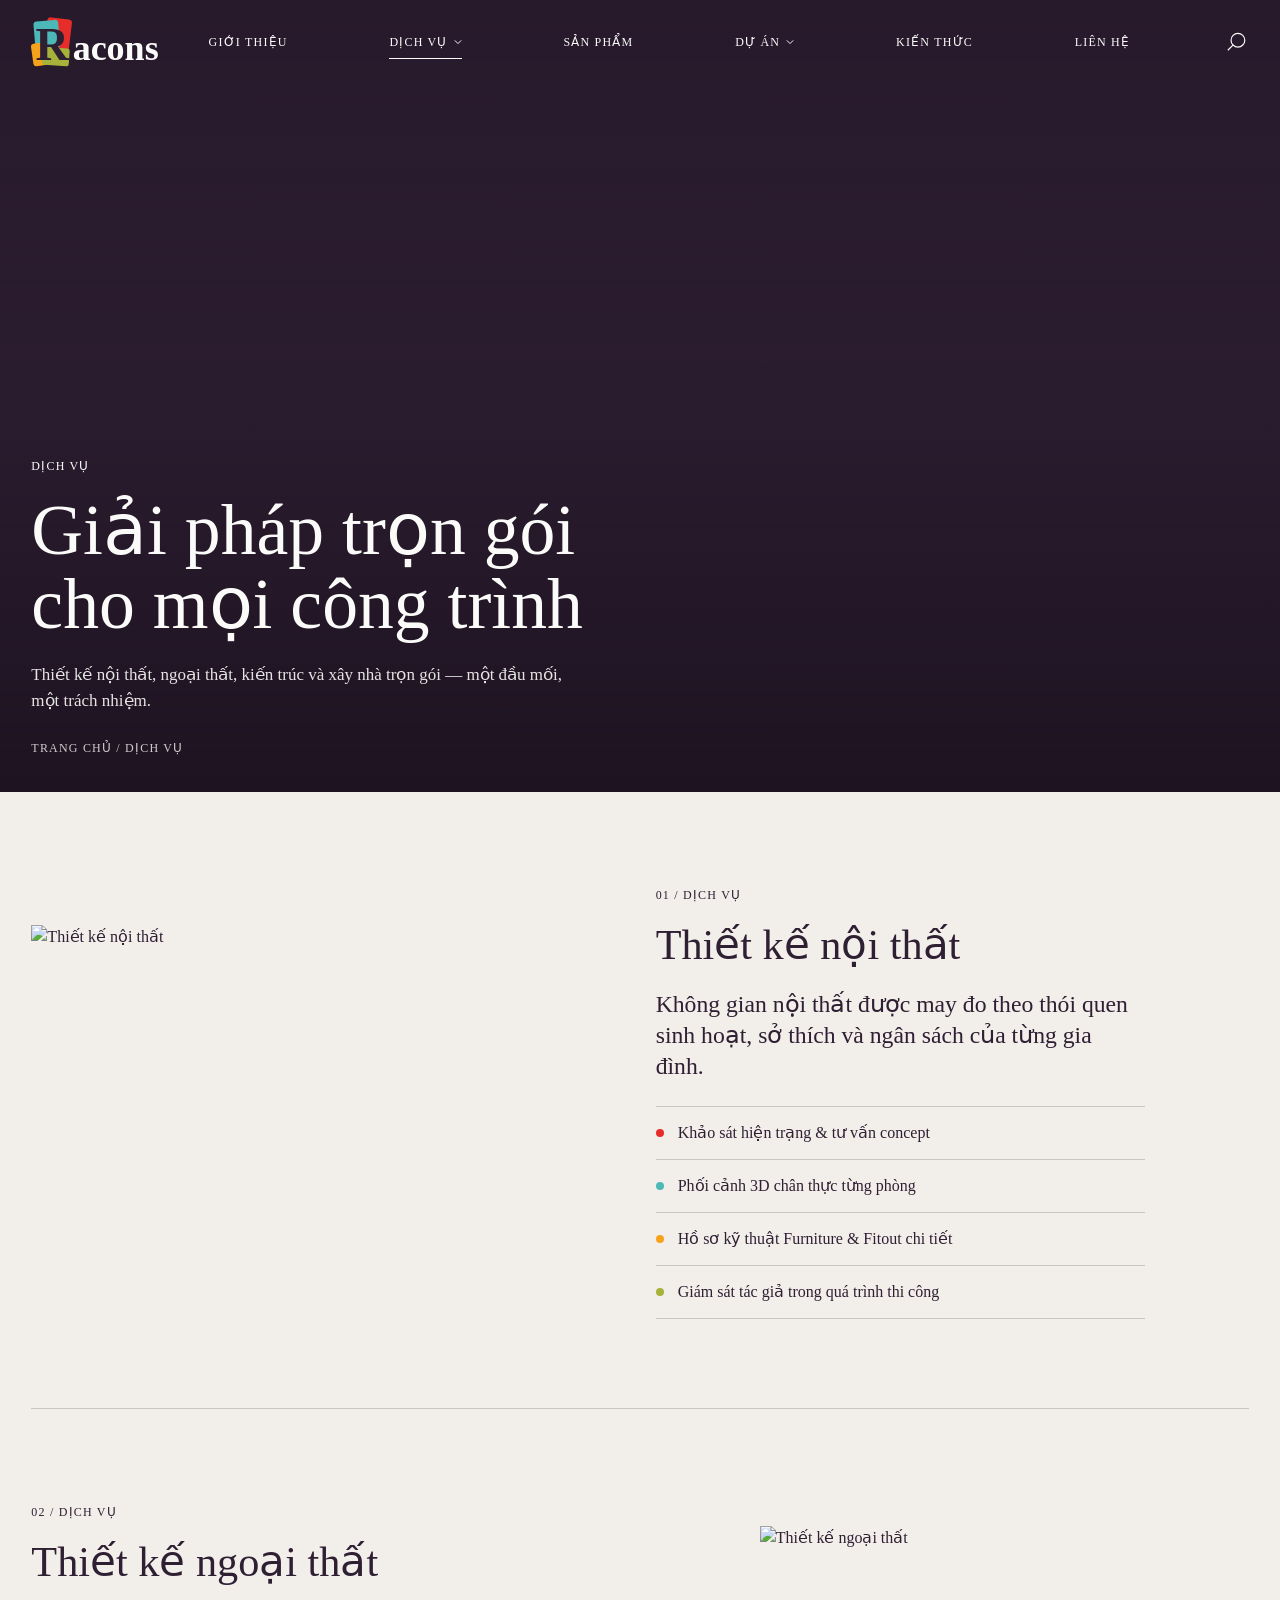
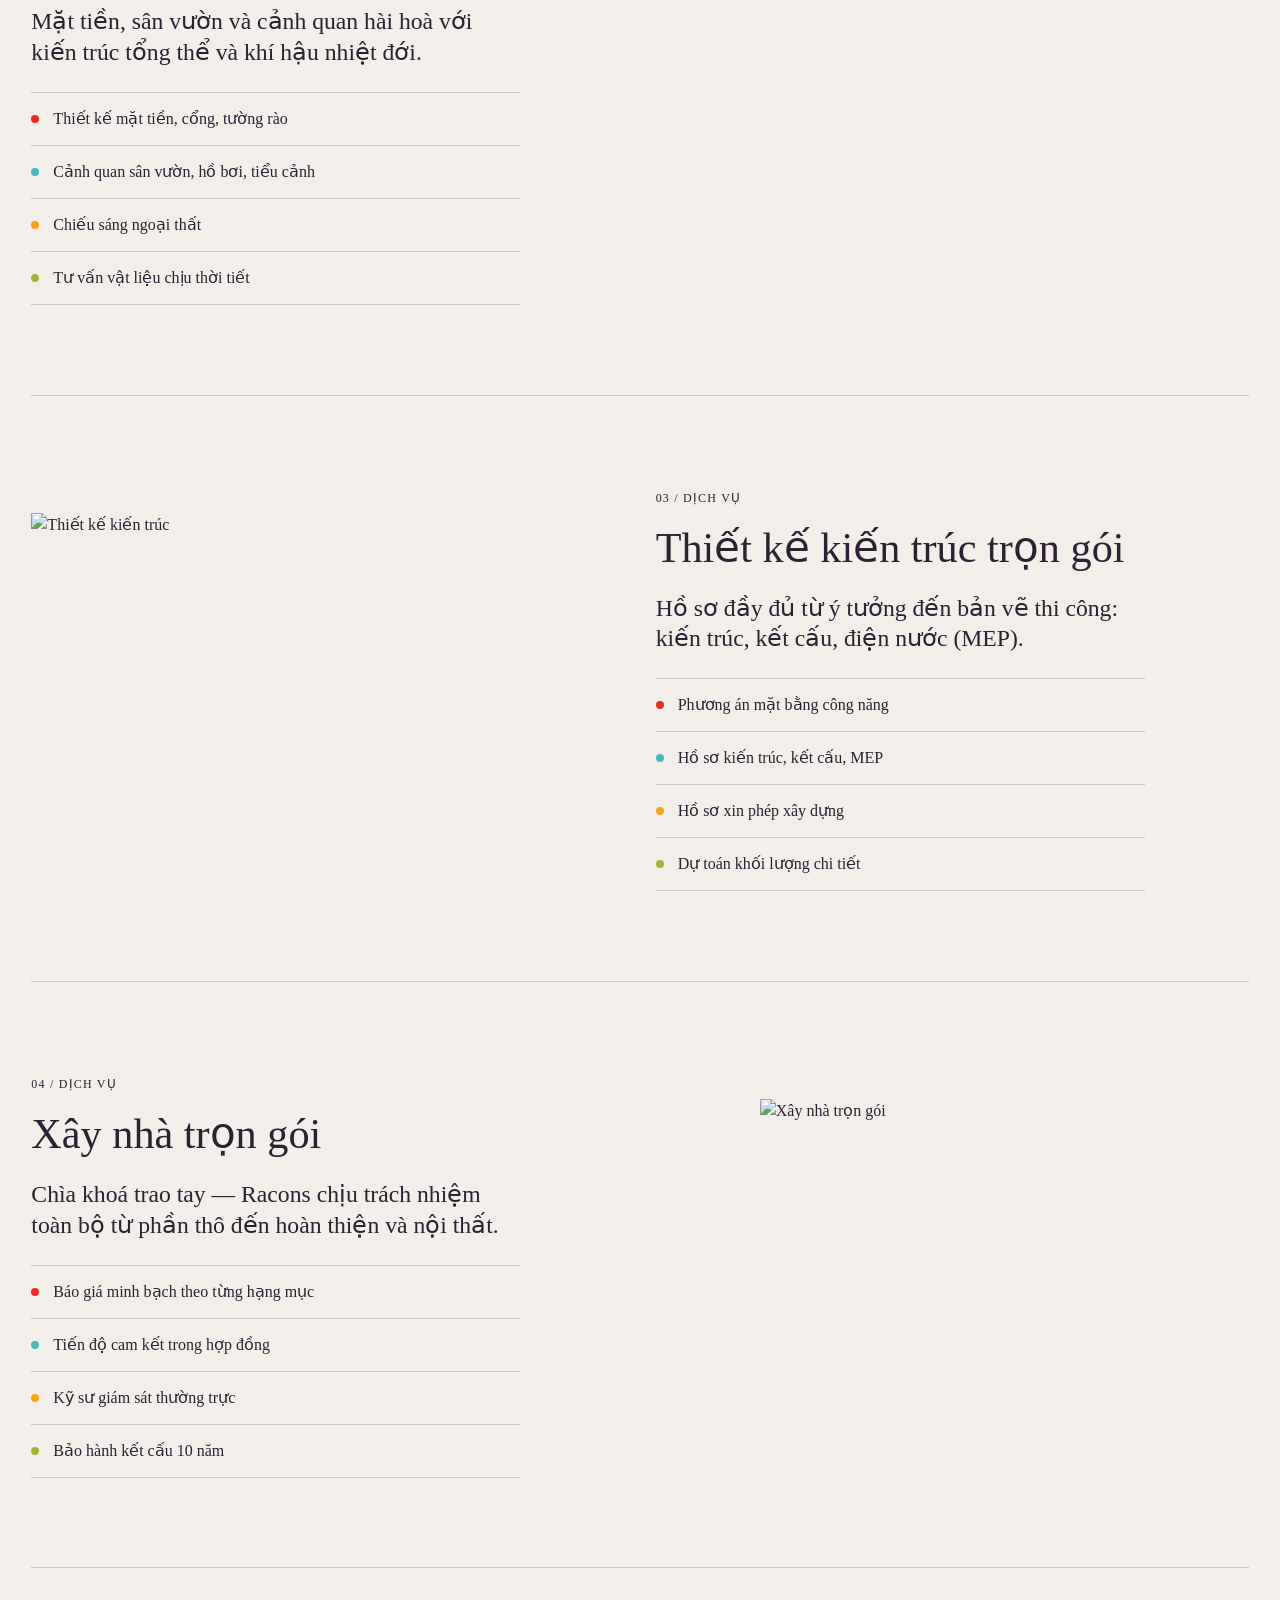
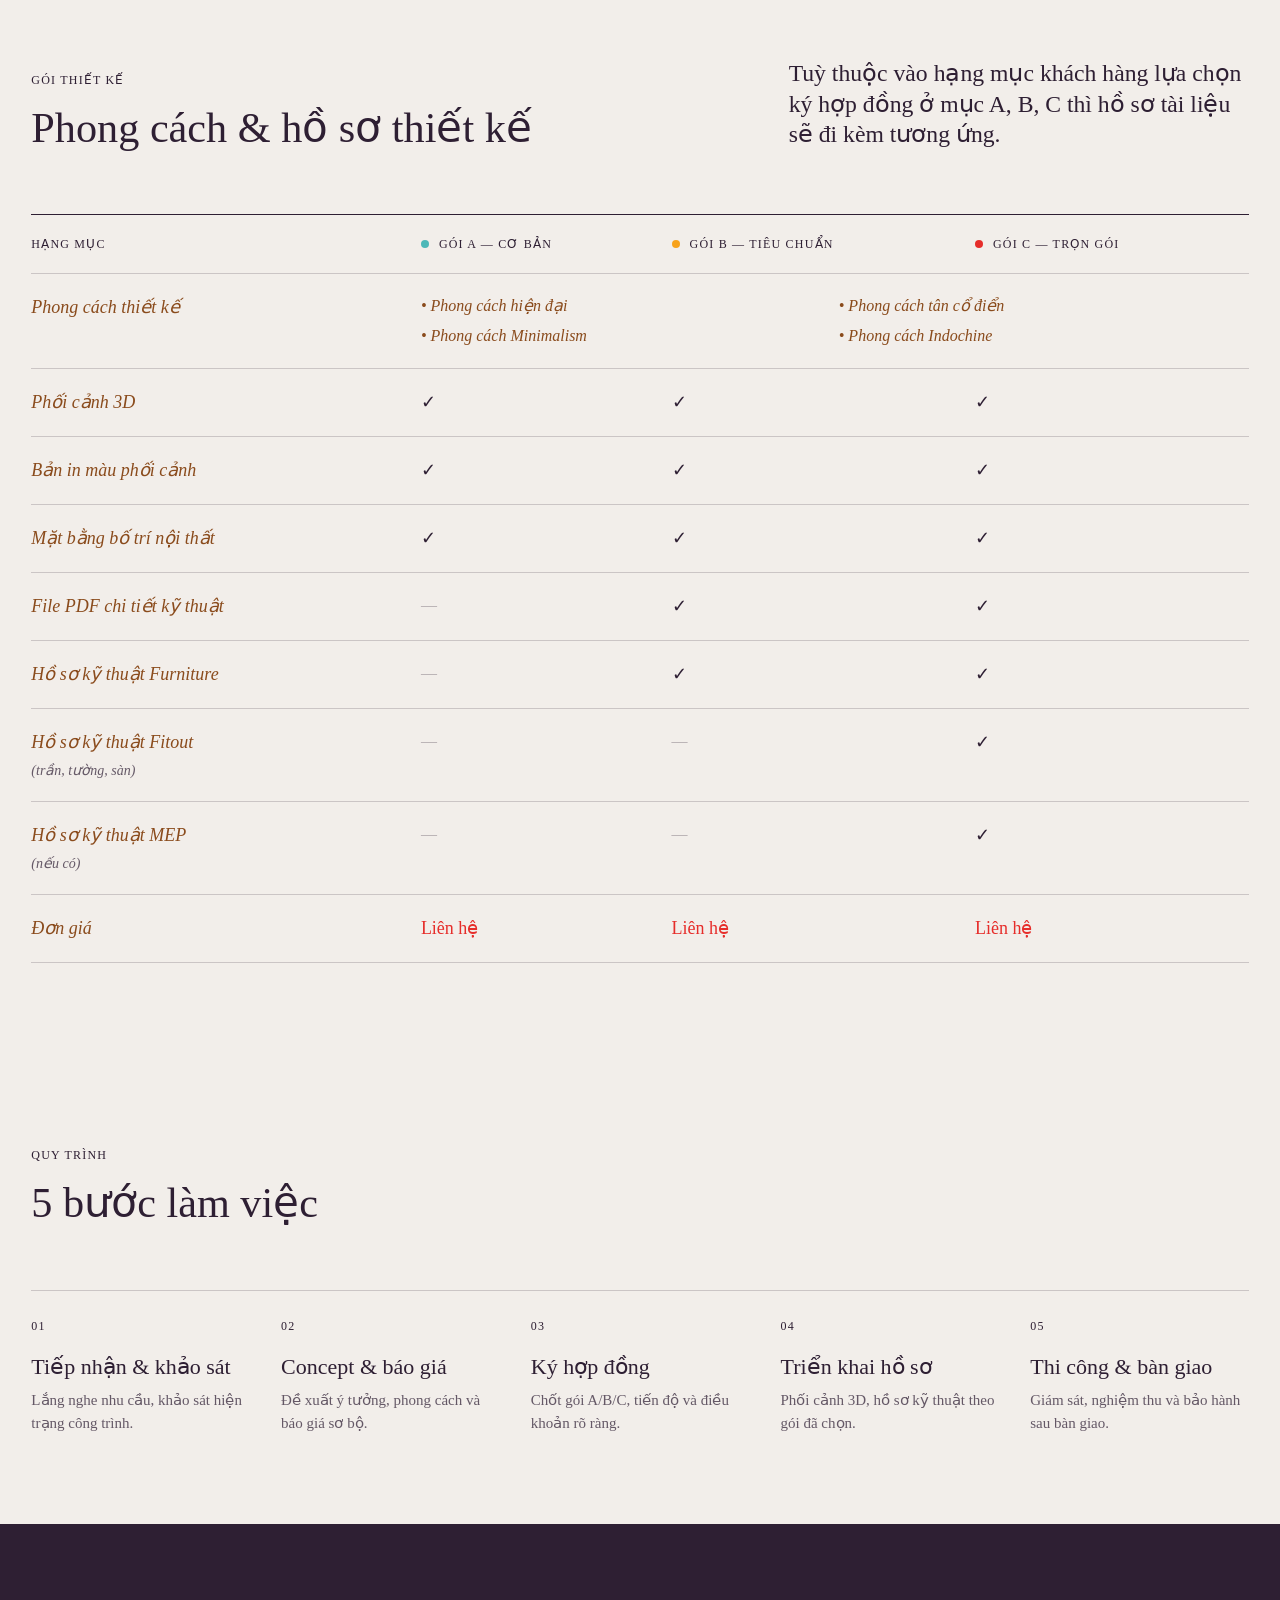
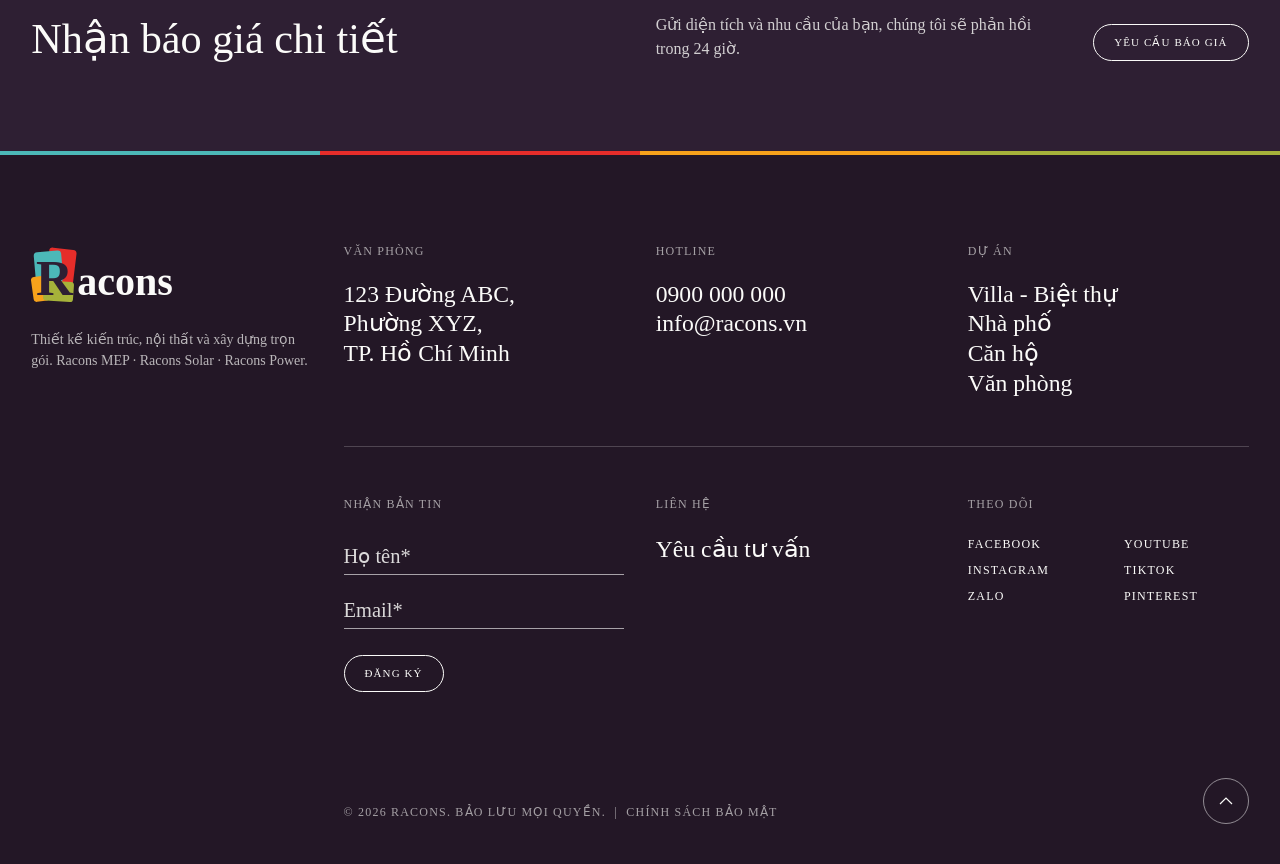
==== commit 7ce6539d: "update" ====
--- a/dich-vu/index.html
+++ b/dich-vu/index.html
@@ -7,11 +7,11 @@
   <link rel="icon" href="/assets/img/logo.svg">
   <link rel="stylesheet" href="/assets/css/style.css">
 </head>
-<body data-page="dich-vu" data-header="transparent">
+<body data-page="dich-vu">
   <div id="site-header"></div>
 
   <main>
-    <section class="page-hero">
+    <section class="page-hero" data-theme="dark">
       <div class="page-hero__bg" style="background-image:url('https://images.unsplash.com/photo-1586023492125-27b2c045efd7?auto=format&fit=crop&w=2200&q=75')"></div>
       <div class="container">
         <span class="eyebrow">Dịch vụ</span>
@@ -141,11 +141,11 @@
       </div>
     </section>
 
-    <section class="section cta-band">
+    <section class="section cta-band" data-theme="dark">
       <div class="container">
         <h2 class="title-lg">Nhận báo giá chi tiết</h2>
         <p>Gửi diện tích và nhu cầu của bạn, chúng tôi sẽ phản hồi trong 24 giờ.</p>
-        <a class="btn" href="/lien-he/">Yêu cầu báo giá <span class="arrow">→</span></a>
+        <a class="btn" href="/lien-he/">Yêu cầu báo giá </a>
       </div>
     </section>
   </main>
--- a/assets/css/style.css
+++ b/assets/css/style.css
@@ -1,25 +1,29 @@
 /* ==========================================================
-   RACONS — Kiến trúc & Nội thất
-   Màu lấy từ logo: đỏ, tím than, cam, xanh ngọc, xanh olive
+   RACONS — bố cục theo phong cách HBA, màu theo logo Racons
    ========================================================== */
 :root {
+  /* màu logo */
   --red: #E62D2A;
   --plum: #2E1F33;
   --orange: #F7A21B;
   --teal: #4CB8B8;
   --olive: #A6B23A;
 
-  --ink: #2E1F33;
-  --ink-soft: #5d5163;
-  --paper: #F8F5F0;
-  --paper-2: #EFEAE2;
-  --line: rgba(46, 31, 51, .14);
-  --white: #fff;
+  --ink: #2E1F33;            /* chữ chính = tím than logo */
+  --ink-mute: rgba(46, 31, 51, .32);
+  --ink-soft: rgba(46, 31, 51, .72);
+  --linen: #F2EEEA;          /* nền sáng */
+  --dark: #2E1F33;           /* nền tối */
+  --dark-2: #231726;
+  --white: #FBFBF9;
+  --line: rgba(46, 31, 51, .2);
 
   --font: "Comic Sans MS", "Comic Sans", "Chalkboard SE", "Comic Neue", cursive;
+  --gutter: clamp(16px, 2.45vw, 35px);
+  --col: calc((100vw - var(--gutter) * 2) / 12);
   --header-h: 84px;
-  --gutter: clamp(16px, 4vw, 64px);
   --ease: cubic-bezier(.22, .61, .36, 1);
+  --ease-out: cubic-bezier(.16, 1, .3, 1);
 }
 
 *, *::before, *::after { box-sizing: border-box; }
@@ -29,488 +33,524 @@
 .lenis.lenis-stopped { overflow: hidden; }
 
 body {
-  margin: 0;
-  font-family: var(--font);
-  color: var(--ink);
-  background: var(--paper);
-  font-size: 16px;
-  line-height: 1.7;
-  -webkit-font-smoothing: antialiased;
-  overflow-x: clip;
+  margin: 0; font-family: var(--font); font-size: 16px; line-height: 1.5;
+  color: var(--ink); background: var(--linen);
+  -webkit-font-smoothing: antialiased; overflow-x: clip;
 }
 img, video, iframe { display: block; max-width: 100%; }
 a { color: inherit; text-decoration: none; }
-button { font-family: inherit; cursor: pointer; }
-h1, h2, h3, h4 { margin: 0; font-weight: 700; line-height: 1.15; }
+button { font-family: inherit; cursor: pointer; color: inherit; }
+h1, h2, h3, h4 { margin: 0; font-weight: 400; line-height: 1.1; }
 p { margin: 0 0 1em; }
 ul { margin: 0; padding: 0; list-style: none; }
 
-.container { width: 100%; max-width: 1440px; margin: 0 auto; padding: 0 var(--gutter); }
-.section { padding: clamp(72px, 10vw, 160px) 0; }
-.eyebrow {
-  display: inline-flex; align-items: center; gap: 12px;
-  font-size: 13px; letter-spacing: .2em; text-transform: uppercase; color: var(--red);
-}
-.eyebrow::before { content: ""; width: 36px; height: 2px; background: currentColor; }
-.title-xl { font-size: clamp(36px, 6vw, 88px); letter-spacing: -.01em; }
-.title-lg { font-size: clamp(30px, 4.2vw, 60px); }
-.title-md { font-size: clamp(22px, 2.4vw, 32px); }
-.lead { font-size: clamp(18px, 1.6vw, 22px); color: var(--ink-soft); }
-
-.section-head {
-  display: flex; justify-content: space-between; align-items: flex-end; gap: 24px;
-  flex-wrap: wrap; margin-bottom: clamp(36px, 5vw, 72px);
-}
+.wrap { padding: 0 var(--gutter); }
+.container { width: 100%; padding: 0 var(--gutter); }
+.pad-t { padding-top: clamp(64px, 7vw, 100px); }
+.pad-b { padding-bottom: clamp(64px, 7vw, 100px); }
+.section { padding: clamp(64px, 7vw, 100px) 0; }
+.theme-dark { background: var(--dark); color: var(--white); }
+
+/* ---------- Typography ---------- */
+.label { font-size: 12px; letter-spacing: .1em; text-transform: uppercase; line-height: 1.3; }
+.eyebrow { font-size: 12px; letter-spacing: .1em; text-transform: uppercase; color: inherit; display: inline-block; }
+.h-display { font-size: clamp(44px, 6.4vw, 92px); line-height: 1.05; letter-spacing: -.01em; }
+.h-xl, .title-xl { font-size: clamp(40px, 5vw, 72px); line-height: 1.05; }
+.h-lg, .title-lg { font-size: clamp(32px, 3.3vw, 48px); line-height: 1.08; }
+.h-md, .title-md { font-size: clamp(22px, 2.1vw, 30px); line-height: 1.25; }
+.text-lg, .lead { font-size: clamp(19px, 1.85vw, 27px); line-height: 1.3; }
+.muted { color: var(--ink-soft); }
+
+/* ---------- Pill button (HBA style) ---------- */
+.btn {
+  display: inline-flex; align-items: center; justify-content: center; gap: 8px;
+  height: 37px; padding: 0 20px; border-radius: 999px; border: 1px solid currentColor;
+  font-size: 11px; letter-spacing: .1em; text-transform: uppercase; line-height: 1;
+  background: transparent; transition: background .35s var(--ease), color .35s var(--ease), border-color .35s;
+  white-space: nowrap;
+}
+/* nền tô từ dưới lên khi hover (giống HBA) */
+.btn { position: relative; overflow: hidden; isolation: isolate; }
+.btn::before { content: ""; position: absolute; inset: 0; z-index: -1; background: var(--ink); transform: translateY(101%); transition: transform .45s var(--ease-out); }
+.btn:hover { color: var(--linen); border-color: var(--ink); }
+.btn:hover::before { transform: none; }
+.theme-dark .btn::before, .sg .btn::before, .fl .btn::before, .cta-band .btn::before, .site-footer .btn::before, .hero .sound-toggle::before { background: var(--white); }
+.theme-dark .btn:hover, .sg .btn:hover, .cta-band .btn:hover, .site-footer .btn:hover { color: var(--ink); border-color: var(--white); }
+.btn--solid { background: var(--red); color: #fff; border-color: var(--red); }
+.btn--solid:hover { background: var(--ink); border-color: var(--ink); }
+.btn .arrow { display: none; }
+.link-arrow { font-size: 12px; letter-spacing: .1em; text-transform: uppercase; border-bottom: 1px solid currentColor; padding-bottom: 3px; }
+
+/* ================= HEADER ================= */
+.site-header {
+  position: fixed; inset: 0 0 auto 0; z-index: 100; height: var(--header-h);
+  color: var(--ink); pointer-events: none; transition: color .4s var(--ease);
+}
+.site-header.on-dark { color: var(--white); }
+.site-header > .hd { height: 100%; display: flex; align-items: center; justify-content: space-between; padding: 0 var(--gutter); }
+.site-header a, .site-header button { pointer-events: auto; }
+
+.logo { display: flex; align-items: center; height: 54px; transition: opacity .45s var(--ease), transform .45s var(--ease); }
+.logo svg { height: 100%; width: auto; }
+.logo .logo-text { fill: currentColor; }
+
+.nav { flex: 1; display: flex; justify-content: center; transition: opacity .45s var(--ease), transform .45s var(--ease); }
+.nav > ul { display: flex; justify-content: space-between; width: min(1000px, 72vw); }
+.nav-item { position: relative; pointer-events: auto; }
+.nav-link { display: inline-flex; align-items: center; gap: 6px; font-size: 12px; letter-spacing: .1em; text-transform: uppercase; padding: 30px 0; position: relative; }
+.nav-link::after { content: ""; position: absolute; left: 0; right: 0; bottom: 22px; height: 1px; background: currentColor; transform: scaleX(0); transform-origin: right; transition: transform .45s var(--ease); }
+.nav-item:hover > .nav-link::after, .nav-link.is-active::after { transform: scaleX(1); transform-origin: left; }
+.caret { width: 8px; height: 8px; }
+.submenu {
+  position: absolute; top: calc(100% - 10px); left: -22px; min-width: 250px; padding: 18px 22px;
+  background: var(--linen); color: var(--ink);
+  opacity: 0; visibility: hidden; transform: translateY(8px); transition: all .35s var(--ease);
+}
+.nav-item:hover .submenu, .nav-item:focus-within .submenu { opacity: 1; visibility: visible; transform: none; }
+.submenu a { display: block; padding: 7px 0; font-size: 15px; color: var(--ink-soft); transition: color .3s, padding .3s var(--ease); }
+.submenu a:hover { color: var(--ink); padding-left: 6px; }
+
+/* header trượt lên theo scroll (JS gán transform), giữ khoảng trống bên phải cho MENU/search */
+.site-header { will-change: transform; transition: color .4s var(--ease); }
+.site-header > .hd { padding-right: calc(var(--gutter) + 110px); }
+
+/* MENU + search: cố định góc phải, luôn hiển thị (như HBA) */
+.hd-fixed {
+  position: fixed; z-index: 101; top: 0; right: var(--gutter); height: var(--header-h);
+  display: flex; align-items: center; gap: 24px; color: var(--ink); transition: color .4s var(--ease);
+}
+.hd-fixed.on-dark { color: var(--white); }
+.menu-btn { border: 0; background: none; padding: 8px 0; font-size: 12px; letter-spacing: .1em; text-transform: uppercase; opacity: 0; pointer-events: none; }
+.menu-btn.is-on { pointer-events: auto; }
+.search-btn { width: 24px; height: 24px; border: 0; background: none; padding: 0; display: grid; place-items: center; }
+.search-pop {
+  position: absolute; top: calc(var(--header-h) - 10px); right: 0; width: 290px;
+  opacity: 0; visibility: hidden; transform: translateY(-6px); transition: all .35s var(--ease);
+}
+.search-open .search-pop { opacity: 1; visibility: visible; transform: none; }
+.search-pop input {
+  width: 100%; background: transparent; border: 0; border-bottom: 1px solid currentColor; color: inherit;
+  font-family: inherit; font-size: 20px; padding: 8px 34px 8px 0;
+}
+.search-pop input::placeholder { color: inherit; opacity: .8; }
+.search-pop input:focus { outline: none; }
+.search-pop button { position: absolute; right: 0; top: 8px; border: 0; background: none; }
+
+@media (max-width: 1080px) {
+  .nav { display: none; }
+  .menu-btn { opacity: 1 !important; pointer-events: auto; }
+  .logo { height: 44px; }
+}
+
+/* ================= FULLSCREEN MENU ================= */
+.menu-overlay {
+  position: fixed; inset: 0; z-index: 99; background: var(--dark); color: var(--white);
+  display: grid; grid-template-columns: 1fr 1fr; clip-path: inset(0 0 100% 0);
+  transition: clip-path .8s var(--ease-out); overflow-y: auto;
+}
+.menu-open .menu-overlay { clip-path: inset(0 0 0 0); }
+.menu-open .site-header { color: var(--white); transform: none !important; }
+.menu-open .site-header .nav { opacity: 0; pointer-events: none; }
+.menu-open .hd-fixed { color: var(--white); }
+.menu-open .menu-btn { opacity: 1 !important; pointer-events: auto; }
+.menu-overlay__nav { padding: calc(var(--header-h) + 40px) var(--gutter) 48px; display: flex; flex-direction: column; justify-content: space-between; gap: 40px; }
+.mo-list > li { overflow: hidden; }
+.mo-link {
+  display: inline-flex; align-items: center; gap: 16px; font-size: clamp(36px, 4.6vw, 64px); line-height: 1.12;
+  transform: translateY(105%); transition: transform .9s var(--ease-out), opacity .3s;
+}
+.menu-open .mo-link { transform: none; }
+.mo-list:hover .mo-link { opacity: .4; }
+.mo-list .mo-link:hover, .mo-item.is-open > .mo-link { opacity: 1; }
+.mo-toggle { font-size: 22px; opacity: .6; transition: transform .3s; }
+.mo-item.is-open .mo-toggle { transform: rotate(45deg); }
+.mo-sub { display: grid; grid-template-rows: 0fr; transition: grid-template-rows .5s var(--ease); }
+.mo-sub > div { overflow: hidden; }
+.mo-item.is-open .mo-sub { grid-template-rows: 1fr; }
+.mo-sub a { display: block; padding: 6px 0 6px 4px; font-size: 18px; opacity: .7; }
+.mo-sub a:hover { opacity: 1; color: var(--orange); }
+.mo-sub ul { padding: 8px 0 18px; }
+.menu-overlay__meta { display: flex; gap: 40px; flex-wrap: wrap; font-size: 14px; opacity: .75; }
+.menu-overlay__img { position: relative; overflow: hidden; }
+.menu-overlay__img img { position: absolute; inset: 0; width: 100%; height: 100%; object-fit: cover; transform: scale(1.1); transition: transform 1.4s var(--ease-out); }
+.menu-open .menu-overlay__img img { transform: none; }
+@media (max-width: 860px) { .menu-overlay { grid-template-columns: 1fr; } .menu-overlay__img { display: none; } }
+
+/* ================= HERO (video) ================= */
+.hero { position: relative; height: 100vh; height: 100svh; min-height: 560px; overflow: hidden; background: var(--dark); color: var(--white); }
+.hero__media { position: absolute; inset: 0; }
+.hero__poster { position: absolute; inset: 0; background-size: cover; background-position: center; transition: opacity 1.2s; z-index: 1; }
+.hero.is-playing .hero__poster { opacity: 0; }
+.hero__media iframe {
+  position: absolute; top: 50%; left: 50%; border: 0; pointer-events: none;
+  width: 100vw; height: 56.25vw; min-height: 100%; min-width: 177.78vh; transform: translate(-50%, -50%) scale(1.02);
+}
+.hero::after { content: ""; position: absolute; inset: 0; z-index: 2; background: linear-gradient(180deg, rgba(20,12,22,.35), rgba(20,12,22,.15) 40%, rgba(20,12,22,.35)); }
+.hero__title { position: absolute; z-index: 3; left: var(--gutter); right: var(--gutter); top: 50%; transform: translateY(-40%); }
+.hero__title .ln { display: block; font-size: clamp(44px, 6.1vw, 88px); line-height: 1.22; white-space: nowrap; }
+.hero__title .ln:nth-child(2) { padding-left: calc(var(--col) * 2 + 2vw); }
+.hero__title .ln:nth-child(3) { padding-left: calc(var(--col) * 1); }
+.hero__title .w { display: inline-block; opacity: 0; filter: blur(6px); transform: translateY(12px); transition: opacity 1.4s var(--ease), filter 1.4s var(--ease), transform 1.4s var(--ease-out); }
+.hero__title.is-in .w { opacity: 1; filter: none; transform: none; }
+.sound-toggle {
+  position: absolute; z-index: 4; right: var(--gutter); bottom: 32px; height: 37px; padding: 0 18px; border-radius: 999px;
+  border: 1px solid rgba(255,255,255,.6); background: transparent; color: #fff; font-size: 11px; letter-spacing: .1em; text-transform: uppercase;
+}
+.sound-toggle:hover { background: #fff; color: var(--ink); }
+@media (max-width: 760px) {
+  .hero__title .ln { white-space: normal; font-size: 40px; }
+  .hero__title .ln:nth-child(2) { padding-left: 14vw; }
+  .hero__title .ln:nth-child(3) { padding-left: 6vw; }
+}
+
+/* ================= TWO COLUMN: TEXT + IMAGES (intro) ================= */
+.tc { display: grid; grid-template-columns: repeat(12, 1fr); column-gap: var(--gutter); row-gap: 40px; }
+.tc__title { grid-column: 1 / 6; }
+.tc__label { grid-column: 7 / 8; padding-top: 10px; white-space: nowrap; }
+.tc__text { grid-column: 8 / 12; }
+.tc__text .btn { margin-top: 12px; }
+.tc__img1 { grid-column: 1 / 5; margin-top: clamp(20px, 6vw, 100px); }
+.tc__img2 { grid-column: 7 / 12; margin-top: clamp(40px, 14vw, 200px); }
+.figure { overflow: hidden; }
+.figure .ph { overflow: hidden; }
+.figure img { width: 100%; height: 100%; object-fit: cover; }
+.figure--portrait .ph { aspect-ratio: 393 / 537; }
+.figure--land .ph { aspect-ratio: 557 / 380; }
+.figure figcaption, .caption { margin-top: 28px; font-size: 12px; letter-spacing: .1em; text-transform: uppercase; }
+[data-speed] { will-change: transform; }
+@media (max-width: 860px) {
+  .tc__title, .tc__label, .tc__text, .tc__img1, .tc__img2 { grid-column: 1 / -1; margin-top: 0; padding-top: 0; }
+  .tc__img1 { width: 70%; } .tc__img2 { width: 86%; justify-self: end; }
+}
+
+/* stats row (giữ cho Racons) */
+.stats { display: grid; grid-template-columns: repeat(4, 1fr); gap: var(--gutter); margin-top: clamp(56px, 7vw, 110px); border-top: 1px solid var(--line); }
+.stat { padding-top: 22px; }
+.stat strong { display: block; font-weight: 400; font-size: clamp(40px, 4.4vw, 64px); line-height: 1; }
+.stat span { display: block; margin-top: 10px; font-size: 12px; letter-spacing: .1em; text-transform: uppercase; color: var(--ink-soft); }
+.stat i { display: inline-block; width: 10px; height: 10px; border-radius: 50%; margin-right: 8px; }
+@media (max-width: 760px) { .stats { grid-template-columns: 1fr 1fr; } }
+
+/* ================= STICKY GALLERY (dự án thiết kế) ================= */
+.sg { position: relative; background: var(--dark); color: var(--white); }
+.sg__bg, .sg__content { position: sticky; top: 0; height: 100vh; height: 100svh; margin-bottom: -100vh; margin-bottom: -100svh; }
+/* Ảnh chính ghim lại và mờ dần vào nền tối; ảnh gallery trượt lên; tên dự án ghim ở đáy */
+.sg__bg { z-index: 1; overflow: hidden; }
+.sg__bg img { width: 100%; height: 100%; object-fit: cover; will-change: opacity; }
+.sg__shade { display: none; }
+.sg__gallery { position: relative; z-index: 2; padding-top: calc(100vh + 200px); padding-top: calc(100svh + 200px); pointer-events: none; }
+.sg__slide { margin: 0 calc(var(--gutter) + var(--col)) 200px; }
+.sg__slide:last-child { margin-bottom: 300px; }
+.sg__slide img { width: 100%; height: auto; aspect-ratio: 1138 / 759; object-fit: cover; }
+.sg__slide:nth-child(2) img { aspect-ratio: 1138 / 705; }
+.sg__content { z-index: 3; pointer-events: none; display: flex; align-items: flex-end; }
+.sg__grad { position: absolute; inset: 70% 0 0 0; background: linear-gradient(0deg, rgba(0,0,0,.5), rgba(0,0,0,0)); z-index: 0; }
+.sg__bar { position: static; width: 100%; display: flex; align-items: flex-end; }
+.sg__left, .sg__meta { position: relative; z-index: 1; }
+.sg__left { width: 50%; padding: var(--gutter); }
+.sg__title { font-size: clamp(34px, 3.94vw, 57px); line-height: 1.06; margin-bottom: 24px; }
+.sg__left .btn { pointer-events: auto; color: var(--white); border-color: var(--white); }
+.sg__meta { width: 50%; display: flex; gap: var(--gutter); padding: 0 calc(var(--gutter) + var(--col)) 46px 12px; }
+.sg__meta span { font-size: 12px; letter-spacing: .1em; line-height: 1.25; text-transform: uppercase; }
+.sg__meta span:nth-child(1), .sg__meta span:nth-child(2) { flex: 0 1 190px; }
+@media (max-width: 991px) {
+  .sg__left { width: 100%; }
+  .sg__meta { display: none; }
+  .sg__slide { margin-left: var(--gutter); margin-right: var(--gutter); }
+}
+
+/* ================= GALLERY (dự án thi công — kiểu Mia) ================= */
+.sec-head { display: grid; grid-template-columns: repeat(12, 1fr); column-gap: var(--gutter); align-items: end; margin-bottom: clamp(40px, 5vw, 70px); }
+.sec-head > :first-child { grid-column: 1 / 7; }
+.sec-head > :last-child { grid-column: 7 / 13; justify-self: end; }
+.sec-head h2 { margin-top: 14px; }
+.section-head { display: flex; justify-content: space-between; align-items: flex-end; gap: 24px; flex-wrap: wrap; margin-bottom: clamp(40px, 5vw, 70px); }
 .section-head h2 { margin-top: 14px; }
-
-.btn {
-  display: inline-flex; align-items: center; gap: 12px;
-  padding: 14px 28px; border-radius: 999px; border: 2px solid currentColor;
-  font-size: 15px; font-weight: 700; letter-spacing: .04em;
-  transition: background .35s var(--ease), color .35s var(--ease), border-color .35s var(--ease);
-  background: transparent; color: inherit;
-}
-.btn:hover { background: var(--ink); color: var(--paper); border-color: var(--ink); }
-.btn--solid { background: var(--red); border-color: var(--red); color: #fff; }
-.btn--solid:hover { background: var(--plum); border-color: var(--plum); }
-.btn .arrow { transition: transform .35s var(--ease); }
-.btn:hover .arrow { transform: translateX(4px); }
-
-.link-arrow {
-  display: inline-flex; gap: 10px; align-items: center; font-weight: 700;
-  border-bottom: 2px solid var(--red); padding-bottom: 4px;
-}
-
-/* Four-colour bar from logo */
-.brand-bar { display: flex; height: 6px; }
+@media (max-width: 860px) { .sec-head > :first-child, .sec-head > :last-child { grid-column: 1 / -1; justify-self: start; margin-top: 20px; } }
+
+.filters { display: flex; flex-wrap: wrap; gap: 8px; }
+.filter-btn { height: 37px; padding: 0 18px; border-radius: 999px; border: 1px solid var(--line); background: transparent; font-size: 11px; letter-spacing: .1em; text-transform: uppercase; transition: all .3s var(--ease); }
+.filter-btn:hover { border-color: var(--ink); }
+.filter-btn.is-active { background: var(--ink); color: var(--linen); border-color: var(--ink); }
+
+.gallery { display: grid; grid-template-columns: repeat(12, 1fr); grid-auto-rows: clamp(120px, 11.5vw, 200px); gap: var(--gutter); }
+.g-item { position: relative; overflow: hidden; background: #e4ded8; grid-column: span 4; grid-row: span 2; }
+.g-item.is-wide { grid-column: span 8; }
+.g-item.is-tall { grid-row: span 3; }
+.g-item.is-hidden { display: none; }
+.g-item img { width: 100%; height: 100%; object-fit: cover; transition: transform 1.2s var(--ease-out); }
+.g-item::after { content: ""; position: absolute; inset: 0; background: rgba(35, 23, 38, .45); opacity: 0; transition: opacity .6s var(--ease); }
+.g-item__info { position: absolute; z-index: 2; inset: auto 24px 22px 24px; color: var(--white); opacity: 0; transform: translateY(14px); transition: all .6s var(--ease-out); }
+.g-item__info span { font-size: 12px; letter-spacing: .1em; text-transform: uppercase; }
+.g-item__info h3 { font-size: clamp(20px, 1.9vw, 28px); margin-top: 8px; }
+.g-item:hover img { transform: scale(1.05); }
+.g-item:hover::after, .g-item:hover .g-item__info { opacity: 1; transform: none; }
+.g-item__tag { display: none; }
+@media (hover: none) { .g-item::after { opacity: .35; } .g-item__info { opacity: 1; transform: none; } }
+@media (max-width: 860px) {
+  .gallery { grid-template-columns: 1fr 1fr; grid-auto-rows: 44vw; }
+  .g-item, .g-item.is-tall { grid-column: span 1; grid-row: span 1; }
+  .g-item.is-wide { grid-column: span 2; }
+}
+@media (max-width: 520px) { .gallery { grid-template-columns: 1fr; grid-auto-rows: 72vw; } .g-item, .g-item.is-wide { grid-column: span 1; } }
+.gallery-more { margin-top: 50px; }
+
+/* ================= SIGNPOST LIST (dịch vụ) ================= */
+.sp { display: grid; grid-template-columns: repeat(12, 1fr); column-gap: var(--gutter); align-items: start; }
+.sp__label { grid-column: 1 / 3; padding-top: 16px; }
+.sp__list { grid-column: 3 / 8; }
+.sp__list a { display: block; font-size: clamp(34px, 4.1vw, 60px); line-height: 1.17; color: var(--ink-mute); transition: color .45s var(--ease); }
+.sp__list a.is-active, .sp__list a:hover { color: var(--ink); }
+.sp__detail { grid-column: 8 / 10; padding-top: 18px; }
+.sp__detail p { font-size: 15px; transition: opacity .3s; }
+.sp__media { grid-column: 10 / 13; position: relative; aspect-ratio: 445 / 570; overflow: hidden; }
+.sp__media img { position: absolute; inset: 0; width: 100%; height: 100%; object-fit: cover; opacity: 0; transform: scale(1.06); transition: opacity .7s var(--ease), transform 1.2s var(--ease-out); }
+.sp__media img.is-active { opacity: 1; transform: none; }
+@media (max-width: 960px) {
+  .sp__label, .sp__list, .sp__detail { grid-column: 1 / -1; }
+  .sp__media { grid-column: 1 / -1; margin-top: 30px; aspect-ratio: 4 / 3; }
+  .sp__detail { padding-top: 24px; }
+}
+
+/* ================= POST SLIDER (kiến thức / báo chí) ================= */
+.ps { display: grid; grid-template-columns: repeat(12, 1fr); column-gap: var(--gutter); }
+.ps__side { grid-column: 1 / 4; display: flex; flex-direction: column; justify-content: space-between; }
+.ps__side .btn { margin-top: 26px; align-self: flex-start; }
+.ps__arrows { display: flex; gap: 12px; margin-bottom: 40px; }
+.ps__arrows button { width: 46px; height: 46px; border-radius: 50%; border: 1px solid var(--ink); background: none; display: grid; place-items: center; transition: all .3s; }
+.ps__arrows button:hover { background: var(--ink); color: var(--linen); }
+.ps__arrows button:disabled { opacity: .3; pointer-events: none; }
+.ps__main { grid-column: 4 / 13; min-width: 0; }
+.ps__track { display: flex; gap: calc(var(--gutter) / 2); overflow-x: auto; scroll-snap-type: x mandatory; scrollbar-width: none; scroll-behavior: smooth; }
+.ps__track::-webkit-scrollbar { display: none; }
+.ps__card { flex: 0 0 calc((100% - var(--gutter)) / 3); scroll-snap-align: start; }
+.ps__card .ph { aspect-ratio: 330 / 452; overflow: hidden; background: #e4ded8; }
+.ps__card img { width: 100%; height: 100%; object-fit: cover; transition: transform 1.2s var(--ease-out); }
+.ps__card:hover img { transform: scale(1.04); }
+.ps__row { display: flex; justify-content: space-between; gap: 12px; margin-top: 22px; font-size: 12px; letter-spacing: .1em; text-transform: uppercase; }
+.ps__row time { color: var(--ink-soft); }
+.ps__card h3 { font-size: clamp(20px, 1.85vw, 26px); line-height: 1.18; margin-top: 18px; }
+.ps__bar { position: relative; height: 1px; background: var(--line); margin-top: 60px; }
+.ps__bar i { position: absolute; top: -1px; height: 3px; left: 0; width: 20%; background: var(--ink); transition: left .3s, width .3s; }
+@media (max-width: 960px) {
+  .ps__side, .ps__main { grid-column: 1 / -1; }
+  .ps__side { flex-direction: row; align-items: flex-end; margin-bottom: 36px; }
+  .ps__arrows { margin: 0; }
+  .ps__card { flex-basis: 70%; }
+}
+
+/* ================= TEXT BLOCK (two column text) ================= */
+.tt { display: grid; grid-template-columns: repeat(12, 1fr); column-gap: var(--gutter); }
+.tt > :first-child { grid-column: 1 / 6; }
+.tt > :last-child { grid-column: 7 / 12; }
+@media (max-width: 860px) { .tt > :first-child, .tt > :last-child { grid-column: 1 / -1; } .tt > :last-child { margin-top: 24px; } }
+
+/* ================= FULLSCREEN LINKS ================= */
+.fl { position: relative; height: 100vh; height: 100svh; min-height: 560px; overflow: hidden; color: var(--white); background: var(--dark); }
+.fl__bg { position: absolute; inset: -10% 0; }
+.fl__bg img { width: 100%; height: 100%; object-fit: cover; }
+.fl::after { content: ""; position: absolute; inset: 0; background: linear-gradient(90deg, rgba(20,12,22,.7), rgba(20,12,22,.25) 65%), linear-gradient(0deg, rgba(20,12,22,.45), transparent 50%); }
+.fl__inner { position: absolute; z-index: 2; left: var(--gutter); right: var(--gutter); bottom: 48px; display: grid; grid-template-columns: repeat(12, 1fr); column-gap: var(--gutter); align-items: start; }
+.fl__label { grid-column: 1 / 3; padding-top: 18px; }
+.fl__links { grid-column: 3 / 9; }
+.fl__links a { display: block; font-size: clamp(38px, 4.2vw, 60px); line-height: 1.04; transition: opacity .4s var(--ease); }
+.fl__links:hover a { opacity: .45; }
+.fl__links a:hover { opacity: 1; }
+@media (max-width: 760px) { .fl__label, .fl__links { grid-column: 1 / -1; } .fl__label { padding: 0 0 12px; } }
+
+/* ================= FOOTER ================= */
+.site-footer { background: var(--dark-2); color: var(--white); padding: clamp(64px, 7vw, 100px) var(--gutter) 40px; }
+.ft { display: grid; grid-template-columns: repeat(12, 1fr); column-gap: var(--gutter); row-gap: 48px; }
+.ft__logo { grid-column: 1 / 4; }
+.ft__logo .logo { height: 60px; color: var(--white); }
+.ft__logo p { margin-top: 24px; max-width: 280px; font-size: 14px; opacity: .7; }
+.ft__offices { grid-column: 4 / 13; display: grid; grid-template-columns: repeat(3, 1fr); column-gap: var(--gutter); }
+.ft__col h4, .ft__cap { font-size: 12px; letter-spacing: .1em; text-transform: uppercase; opacity: .6; margin-bottom: 22px; }
+.ft__big { font-size: clamp(20px, 1.85vw, 27px); line-height: 1.25; }
+.ft__big a:hover { color: var(--orange); }
+.ft__hr { grid-column: 4 / 13; height: 1px; background: rgba(255,255,255,.2); }
+.ft__bottom { grid-column: 4 / 13; display: grid; grid-template-columns: repeat(3, 1fr); column-gap: var(--gutter); }
+.ft__form input { width: 100%; background: transparent; border: 0; border-bottom: 1px solid rgba(255,255,255,.6); color: var(--white); font-family: inherit; font-size: clamp(18px, 1.6vw, 24px); padding: 10px 0 6px; margin-bottom: 14px; }
+.ft__form input::placeholder { color: var(--white); opacity: .85; }
+.ft__form input:focus { outline: none; border-color: var(--orange); }
+.ft__form .btn { margin-top: 12px; }
+.ft__social { display: grid; grid-template-columns: 1fr 1fr; gap: 8px var(--gutter); font-size: 12px; letter-spacing: .1em; text-transform: uppercase; }
+.ft__social a:hover { color: var(--orange); }
+.ft__copy { grid-column: 4 / 12; margin-top: 60px; font-size: 12px; letter-spacing: .1em; text-transform: uppercase; opacity: .6; line-height: 2; }
+.to-top { grid-column: 12 / 13; justify-self: end; align-self: end; width: 46px; height: 46px; border-radius: 50%; border: 1px solid rgba(255,255,255,.5); background: none; color: var(--white); display: grid; place-items: center; transition: all .3s; }
+.to-top:hover { background: var(--white); color: var(--ink); }
+.brand-bar { display: flex; height: 4px; }
 .brand-bar span { flex: 1; }
 .brand-bar span:nth-child(1) { background: var(--teal); }
 .brand-bar span:nth-child(2) { background: var(--red); }
 .brand-bar span:nth-child(3) { background: var(--orange); }
 .brand-bar span:nth-child(4) { background: var(--olive); }
-
-/* ================= HEADER ================= */
-.site-header {
-  position: fixed; inset: 0 0 auto 0; z-index: 100;
-  height: var(--header-h);
-  color: var(--ink);
-  background: rgba(248, 245, 240, .92);
-  backdrop-filter: blur(10px);
-  border-bottom: 1px solid var(--line);
-  transition: transform .45s var(--ease), background .35s, color .35s, border-color .35s;
-}
-.site-header.is-transparent { background: transparent; color: #fff; border-color: transparent; backdrop-filter: none; }
-.site-header.is-hidden { transform: translateY(-100%); }
-.site-header .container { height: 100%; display: flex; align-items: center; justify-content: space-between; gap: 24px; }
-
-.logo { display: flex; align-items: center; height: 46px; position: relative; z-index: 2; }
-.logo svg { height: 100%; width: auto; }
-.logo .logo-text { fill: currentColor; }
-
-.nav { display: flex; align-items: center; gap: clamp(16px, 2.4vw, 40px); }
-.nav > ul { display: flex; gap: clamp(16px, 2.2vw, 36px); }
-.nav-item { position: relative; }
-.nav-link {
-  display: inline-flex; align-items: center; gap: 6px;
-  font-size: 14px; font-weight: 700; letter-spacing: .12em; text-transform: uppercase;
-  padding: 28px 0; position: relative;
-}
-.nav-link::after {
-  content: ""; position: absolute; left: 0; bottom: 20px; width: 100%; height: 2px;
-  background: var(--red); transform: scaleX(0); transform-origin: right; transition: transform .4s var(--ease);
-}
-.nav-item:hover > .nav-link::after, .nav-link.is-active::after { transform: scaleX(1); transform-origin: left; }
-.nav-link .caret { width: 9px; height: 9px; transition: transform .3s; }
-.nav-item:hover .caret { transform: rotate(180deg); }
-
-.submenu {
-  position: absolute; top: 100%; left: -24px; min-width: 260px;
-  background: var(--paper); color: var(--ink);
-  padding: 14px 0; border-radius: 0 0 14px 14px;
-  box-shadow: 0 24px 50px rgba(46, 31, 51, .16);
-  opacity: 0; visibility: hidden; transform: translateY(10px);
-  transition: opacity .3s, transform .3s var(--ease), visibility .3s;
-}
-.submenu::before { content: ""; position: absolute; top: 0; left: 0; right: 0; height: 4px;
-  background: linear-gradient(90deg, var(--teal) 25%, var(--red) 25% 50%, var(--orange) 50% 75%, var(--olive) 75%); }
-.nav-item:hover .submenu, .nav-item:focus-within .submenu { opacity: 1; visibility: visible; transform: none; }
-.submenu a { display: block; padding: 10px 24px; font-size: 15px; transition: padding .3s var(--ease), color .3s; }
-.submenu a:hover { color: var(--red); padding-left: 32px; }
-
-.header-cta { display: inline-flex; align-items: center; gap: 8px; font-weight: 700; font-size: 14px; white-space: nowrap; }
-.header-cta .dot { width: 8px; height: 8px; border-radius: 50%; background: var(--red); box-shadow: 0 0 0 4px rgba(230,45,42,.2); }
-
-.burger { display: none; width: 44px; height: 44px; border: 0; background: none; color: inherit; position: relative; }
-.burger span { position: absolute; left: 10px; right: 10px; height: 2px; background: currentColor; transition: transform .35s var(--ease), opacity .3s; }
-.burger span:nth-child(1) { top: 15px; }
-.burger span:nth-child(2) { top: 21px; }
-.burger span:nth-child(3) { top: 27px; }
-.menu-open .burger span:nth-child(1) { transform: translateY(6px) rotate(45deg); }
-.menu-open .burger span:nth-child(2) { opacity: 0; }
-.menu-open .burger span:nth-child(3) { transform: translateY(-6px) rotate(-45deg); }
-
-@media (max-width: 1080px) {
-  .header-cta { display: none; }
-  .burger { display: block; z-index: 2; }
-  .nav {
-    position: fixed; inset: 0; background: var(--plum); color: #fff;
-    flex-direction: column; justify-content: flex-start; align-items: stretch;
-    padding: calc(var(--header-h) + 20px) var(--gutter) 40px; overflow-y: auto;
-    clip-path: inset(0 0 100% 0); transition: clip-path .6s var(--ease);
-  }
-  .menu-open .nav { clip-path: inset(0 0 0 0); }
-  /* transform/backdrop-filter would trap the fixed menu inside the header */
-  .menu-open .site-header { color: #fff; transform: none; backdrop-filter: none; background: transparent; border-color: transparent; }
-  .menu-open .logo .logo-text { fill: #fff; }
-  .nav > ul { flex-direction: column; gap: 0; }
-  .nav-item { border-bottom: 1px solid rgba(255,255,255,.12); }
-  .nav-link { font-size: 22px; padding: 16px 0; width: 100%; justify-content: space-between; }
-  .nav-link::after { display: none; }
-  .submenu { position: static; opacity: 1; visibility: visible; transform: none; box-shadow: none;
-    background: transparent; color: rgba(255,255,255,.75); padding: 0 0 12px; display: none; min-width: 0; }
-  .submenu::before { display: none; }
-  .nav-item.is-open .submenu { display: block; }
-  .nav-item.is-open .caret { transform: rotate(180deg); }
-  .nav-item:hover .caret { transform: none; }
-  .submenu a { padding: 8px 0 8px 16px; }
-}
-
-/* ================= HERO VIDEO ================= */
-.hero-video { position: relative; height: 100vh; height: 100svh; min-height: 560px; overflow: hidden; background: var(--plum); color: #fff; }
-.hero-video__media { position: absolute; inset: 0; }
-.hero-video__poster { position: absolute; inset: 0; background-size: cover; background-position: center; transition: opacity 1.2s; }
-.hero-video__media iframe {
-  position: absolute; top: 50%; left: 50%; border: 0; pointer-events: none;
-  width: 100vw; height: 56.25vw; min-height: 100%; min-width: 177.78vh;
-  transform: translate(-50%, -50%);
-}
-.hero-video.is-playing .hero-video__poster { opacity: 0; }
-.hero-video::after { content: ""; position: absolute; inset: 0;
-  background: linear-gradient(180deg, rgba(46,31,51,.45) 0%, rgba(46,31,51,.05) 40%, rgba(46,31,51,.7) 100%); }
-.hero-video__content { position: absolute; z-index: 2; left: 0; right: 0; bottom: clamp(48px, 9vh, 110px); }
-.hero-video__content h1 { max-width: 14ch; }
-.hero-video__content p { max-width: 520px; margin-top: 20px; font-size: clamp(16px, 1.4vw, 20px); opacity: .9; }
-.hero-video__bottom { display: flex; justify-content: space-between; align-items: flex-end; gap: 32px; flex-wrap: wrap; }
-.scroll-cue { display: flex; flex-direction: column; align-items: center; gap: 10px; font-size: 12px; letter-spacing: .25em; text-transform: uppercase; }
-.scroll-cue i { width: 2px; height: 56px; background: rgba(255,255,255,.3); position: relative; overflow: hidden; }
-.scroll-cue i::after { content: ""; position: absolute; inset: 0; background: #fff; animation: cue 2s var(--ease) infinite; }
-@keyframes cue { 0% { transform: translateY(-100%); } 100% { transform: translateY(100%); } }
-.sound-toggle {
-  position: absolute; z-index: 3; right: var(--gutter); top: calc(var(--header-h) + 20px);
-  width: 46px; height: 46px; border-radius: 50%; border: 1px solid rgba(255,255,255,.5);
-  background: rgba(0,0,0,.15); color: #fff; display: grid; place-items: center;
-}
-
-/* ================= PAGE HERO (inner pages) ================= */
-.page-hero { position: relative; min-height: 64vh; display: flex; align-items: flex-end; color: #fff; overflow: hidden; background: var(--plum); }
-.page-hero__bg { position: absolute; inset: -8% 0; background-size: cover; background-position: center; }
-.page-hero::after { content: ""; position: absolute; inset: 0; background: linear-gradient(180deg, rgba(46,31,51,.35), rgba(46,31,51,.75)); }
-.page-hero .container { position: relative; z-index: 2; padding-top: calc(var(--header-h) + 60px); padding-bottom: clamp(40px, 7vw, 90px); }
-.page-hero .eyebrow { color: var(--orange); }
-.page-hero h1 { margin-top: 16px; }
-.page-hero p { max-width: 640px; margin-top: 18px; opacity: .9; font-size: 18px; }
-.breadcrumb { font-size: 13px; opacity: .75; margin-top: 22px; }
-.breadcrumb a:hover { color: var(--orange); }
-
-/* ================= INTRO ================= */
-.intro-grid { display: grid; grid-template-columns: 1fr 2fr; gap: clamp(32px, 6vw, 120px); }
-.intro-statement { font-size: clamp(26px, 3.4vw, 50px); line-height: 1.3; }
-.intro-statement .word { display: inline-block; opacity: .15; transition: opacity .2s; }
-.intro-statement em { font-style: normal; color: var(--red); }
-.stats { display: grid; grid-template-columns: repeat(4, 1fr); gap: 24px; margin-top: clamp(48px, 6vw, 96px); border-top: 1px solid var(--line); padding-top: 36px; }
-.stat strong { display: block; font-size: clamp(36px, 4.4vw, 64px); line-height: 1; }
-.stat:nth-child(1) strong { color: var(--teal); }
-.stat:nth-child(2) strong { color: var(--red); }
-.stat:nth-child(3) strong { color: var(--orange); }
-.stat:nth-child(4) strong { color: var(--olive); }
-.stat span { display: block; margin-top: 10px; font-size: 14px; color: var(--ink-soft); }
-@media (max-width: 860px) {
-  .intro-grid { grid-template-columns: 1fr; }
-  .stats { grid-template-columns: repeat(2, 1fr); }
-}
-
-/* ================= FEATURED PROJECTS (HBA-style stack) ================= */
-.featured-head { padding-bottom: clamp(36px, 5vw, 64px); }
-.fp-stack { position: relative; }
-.fp-panel { position: sticky; top: 0; height: 100vh; height: 100svh; overflow: hidden; color: #fff; }
-.fp-panel__inner { position: absolute; inset: 0; transform-origin: center top; }
-.fp-panel__img { position: absolute; inset: 0; overflow: hidden; }
-.fp-panel__img img { width: 100%; height: 100%; object-fit: cover; transform: scale(1.15); will-change: transform; }
-.fp-panel__inner::after { content: ""; position: absolute; inset: 0; background: linear-gradient(180deg, rgba(0,0,0,0) 40%, rgba(46,31,51,.8)); }
-.fp-panel__shade { position: absolute; inset: 0; background: #000; opacity: 0; z-index: 2; pointer-events: none; }
-.fp-panel__caption {
-  position: absolute; z-index: 3; left: 0; right: 0; bottom: clamp(36px, 8vh, 90px);
-  display: grid; grid-template-columns: auto 1fr auto; align-items: end; gap: clamp(20px, 4vw, 60px);
-}
-.fp-panel__num { font-size: clamp(60px, 9vw, 140px); line-height: .8; color: transparent; -webkit-text-stroke: 2px rgba(255,255,255,.8); }
-.fp-panel__meta { font-size: 13px; letter-spacing: .2em; text-transform: uppercase; color: var(--orange); }
-.fp-panel__title { font-size: clamp(30px, 4.6vw, 70px); margin-top: 10px; }
-.fp-panel__desc { max-width: 520px; margin-top: 12px; opacity: .85; }
-.fp-panel .btn { color: #fff; }
-.fp-panel .btn:hover { background: #fff; color: var(--ink); border-color: #fff; }
-@media (max-width: 760px) {
-  .fp-panel__caption { grid-template-columns: 1fr; }
-  .fp-panel__num { font-size: 56px; }
-}
-
-/* ================= GALLERY (Mia-style) ================= */
-.filters { display: flex; flex-wrap: wrap; gap: 10px; }
-.filter-btn {
-  border: 1.5px solid var(--line); background: transparent; color: var(--ink);
-  padding: 9px 20px; border-radius: 999px; font-size: 14px; transition: all .3s var(--ease);
-}
-.filter-btn:hover { border-color: var(--ink); }
-.filter-btn.is-active { background: var(--ink); color: var(--paper); border-color: var(--ink); }
-
-.gallery {
-  display: grid; grid-template-columns: repeat(12, 1fr); grid-auto-rows: clamp(120px, 11vw, 190px);
-  gap: clamp(10px, 1.4vw, 22px);
-}
-.g-item { position: relative; overflow: hidden; border-radius: 6px; background: var(--paper-2); grid-column: span 4; grid-row: span 2; }
-.g-item.is-wide { grid-column: span 8; }
-.g-item.is-tall { grid-row: span 3; }
-.g-item.is-hidden { display: none; }
-.g-item img { width: 100%; height: 100%; object-fit: cover; transition: transform 1.1s var(--ease), filter .6s; }
-.g-item::after { content: ""; position: absolute; inset: 0; background: linear-gradient(180deg, transparent 45%, rgba(46,31,51,.85)); opacity: 0; transition: opacity .5s; }
-.g-item__info { position: absolute; z-index: 2; left: 22px; right: 22px; bottom: 20px; color: #fff; transform: translateY(16px); opacity: 0; transition: all .5s var(--ease); }
-.g-item__info span { font-size: 12px; letter-spacing: .2em; text-transform: uppercase; color: var(--orange); }
-.g-item__info h3 { font-size: clamp(18px, 1.6vw, 24px); margin-top: 6px; }
-.g-item:hover img { transform: scale(1.07); }
-.g-item:hover::after, .g-item:hover .g-item__info { opacity: 1; transform: none; }
-.g-item__tag { position: absolute; top: 16px; left: 16px; z-index: 2; background: rgba(248,245,240,.92); color: var(--ink);
-  font-size: 12px; padding: 4px 12px; border-radius: 999px; }
-@media (hover: none) { .g-item::after, .g-item__info { opacity: 1; transform: none; } }
-@media (max-width: 860px) {
-  .gallery { grid-template-columns: repeat(2, 1fr); grid-auto-rows: 44vw; }
-  .g-item, .g-item.is-wide { grid-column: span 1; grid-row: span 1; }
-  .g-item.is-wide { grid-column: span 2; }
-  .g-item.is-tall { grid-row: span 2; }
-}
-@media (max-width: 520px) {
-  .gallery { grid-template-columns: 1fr; grid-auto-rows: 72vw; }
-  .g-item, .g-item.is-wide, .g-item.is-tall { grid-column: span 1; grid-row: span 1; }
-}
-.gallery-more { text-align: center; margin-top: 56px; }
-
-/* ================= SERVICES list w/ hover image ================= */
-.services { background: var(--plum); color: #fff; position: relative; overflow: hidden; }
-.services .eyebrow { color: var(--orange); }
-.services .lead { color: rgba(255,255,255,.7); }
-.service-list { border-top: 1px solid rgba(255,255,255,.18); }
-.service-row {
-  display: grid; grid-template-columns: 80px 1fr 1.2fr 60px; gap: 24px; align-items: center;
-  padding: clamp(24px, 3vw, 40px) 0; border-bottom: 1px solid rgba(255,255,255,.18); position: relative;
-}
-.service-row__num { font-size: 15px; opacity: .6; }
-.service-row h3 { font-size: clamp(24px, 3vw, 44px); transition: transform .5s var(--ease), color .4s; }
-.service-row p { margin: 0; color: rgba(255,255,255,.7); }
-.service-row__arrow { width: 52px; height: 52px; border-radius: 50%; border: 1px solid rgba(255,255,255,.35); display: grid; place-items: center; transition: all .4s var(--ease); }
-.service-row:hover h3 { transform: translateX(14px); }
-.service-row:nth-child(1):hover h3 { color: var(--teal); }
-.service-row:nth-child(2):hover h3 { color: var(--orange); }
-.service-row:nth-child(3):hover h3 { color: var(--olive); }
-.service-row:nth-child(4):hover h3 { color: var(--red); }
-.service-row:hover .service-row__arrow { background: #fff; color: var(--ink); transform: rotate(-45deg); }
-.hover-reveal {
-  position: fixed; top: 0; left: 0; width: 320px; height: 220px; pointer-events: none; z-index: 50;
-  border-radius: 8px; overflow: hidden; opacity: 0; transform: scale(.85); transition: opacity .35s, transform .35s var(--ease);
-}
-.hover-reveal.is-visible { opacity: 1; transform: scale(1); }
-.hover-reveal img { width: 100%; height: 100%; object-fit: cover; }
-@media (max-width: 860px) {
-  .service-row { grid-template-columns: 40px 1fr 44px; }
-  .service-row p { grid-column: 2 / 3; }
-  .service-row__arrow { grid-row: 1; grid-column: 3; width: 44px; height: 44px; }
-  .hover-reveal { display: none; }
-}
-
-/* ================= BLOG ================= */
-.blog-grid { display: grid; grid-template-columns: repeat(3, 1fr); gap: clamp(20px, 2.4vw, 40px); }
-.post-card__img { aspect-ratio: 4 / 3; overflow: hidden; border-radius: 6px; position: relative; }
-.post-card__img img { width: 100%; height: 100%; object-fit: cover; transition: transform 1s var(--ease); }
-.post-card:hover .post-card__img img { transform: scale(1.06); }
-.post-card__cat { position: absolute; top: 14px; left: 14px; background: var(--red); color: #fff; font-size: 12px; padding: 4px 12px; border-radius: 999px; }
-.post-card__meta { font-size: 13px; color: var(--ink-soft); margin-top: 20px; }
-.post-card h3 { font-size: clamp(19px, 1.6vw, 24px); margin-top: 8px; transition: color .3s; }
-.post-card:hover h3 { color: var(--red); }
-.post-card p { margin-top: 10px; color: var(--ink-soft); font-size: 15px; }
-@media (max-width: 960px) { .blog-grid { grid-template-columns: 1fr 1fr; } }
-@media (max-width: 600px) { .blog-grid { grid-template-columns: 1fr; } }
-
-/* ================= PRESS ================= */
-.press { background: var(--paper-2); }
-.marquee { overflow: hidden; border-top: 1px solid var(--line); border-bottom: 1px solid var(--line); padding: 36px 0; }
-.marquee__track { display: flex; gap: 80px; width: max-content; animation: marquee 32s linear infinite; }
-.marquee:hover .marquee__track { animation-play-state: paused; }
-.press-logo { font-size: clamp(22px, 2.4vw, 34px); font-weight: 700; opacity: .5; white-space: nowrap; transition: opacity .3s, color .3s; }
-.press-logo:hover { opacity: 1; color: var(--red); }
-@keyframes marquee { to { transform: translateX(-50%); } }
-.press-grid { display: grid; grid-template-columns: repeat(3, 1fr); gap: 24px; margin-top: 56px; }
-.press-card { background: var(--paper); padding: 32px; border-radius: 8px; display: flex; flex-direction: column; gap: 16px; border-top: 4px solid var(--teal); transition: transform .4s var(--ease); }
-.press-card:nth-child(2) { border-color: var(--orange); }
-.press-card:nth-child(3) { border-color: var(--olive); }
-.press-card:hover { transform: translateY(-6px); }
-.press-card__src { font-size: 13px; letter-spacing: .15em; text-transform: uppercase; color: var(--red); }
-.press-card h3 { font-size: 20px; }
-.press-card .link-arrow { margin-top: auto; align-self: flex-start; font-size: 14px; }
-@media (max-width: 860px) { .press-grid { grid-template-columns: 1fr; } }
-
-/* ================= CTA ================= */
-.cta-band { background: var(--red); color: #fff; text-align: center; }
-.cta-band h2 { max-width: 18ch; margin: 0 auto; }
-.cta-band p { max-width: 560px; margin: 20px auto 36px; opacity: .9; }
-.cta-band .btn:hover { background: #fff; color: var(--red); border-color: #fff; }
-
-/* ================= FOOTER ================= */
-.site-footer { background: var(--plum); color: rgba(255,255,255,.75); }
-.footer-top { display: grid; grid-template-columns: 1.4fr 1fr 1fr 1.2fr; gap: 40px; padding: clamp(56px, 7vw, 100px) 0 56px; }
-.footer-logo { display: inline-block; background: var(--paper); border-radius: 10px; padding: 10px 16px; height: 66px; }
-.footer-logo svg { height: 100%; width: auto; }
-.site-footer h4 { color: #fff; font-size: 15px; letter-spacing: .15em; text-transform: uppercase; margin-bottom: 20px; }
-.site-footer li { margin-bottom: 10px; }
-.site-footer a:hover { color: var(--orange); }
-.socials { display: flex; gap: 10px; margin-top: 24px; }
-.socials a { width: 42px; height: 42px; border-radius: 50%; border: 1px solid rgba(255,255,255,.25); display: grid; place-items: center; transition: all .3s; }
-.socials a:hover { background: var(--red); border-color: var(--red); color: #fff; }
-.footer-bottom { border-top: 1px solid rgba(255,255,255,.12); padding: 24px 0; display: flex; justify-content: space-between; gap: 16px; flex-wrap: wrap; font-size: 14px; }
-@media (max-width: 960px) { .footer-top { grid-template-columns: 1fr 1fr; } }
-@media (max-width: 560px) { .footer-top { grid-template-columns: 1fr; } }
-
-/* ================= ABOUT ================= */
-.split { display: grid; grid-template-columns: 1fr 1fr; gap: clamp(32px, 6vw, 100px); align-items: center; }
-.split--rev > :first-child { order: 2; }
-.img-frame { position: relative; border-radius: 8px; overflow: hidden; aspect-ratio: 4 / 5; }
-.img-frame img { width: 100%; height: 115%; object-fit: cover; }
-.img-frame--land { aspect-ratio: 4 / 3; }
-@media (max-width: 860px) { .split { grid-template-columns: 1fr; } .split--rev > :first-child { order: 0; } }
-
-.values { display: grid; grid-template-columns: repeat(4, 1fr); gap: 24px; }
-.value-card { padding: 36px 28px; border-radius: 10px; background: var(--paper); border: 1px solid var(--line); transition: transform .4s var(--ease), box-shadow .4s; }
-.value-card:hover { transform: translateY(-8px); box-shadow: 0 24px 40px rgba(46,31,51,.08); }
-.value-card__icon { width: 56px; height: 56px; border-radius: 14px; display: grid; place-items: center; color: #fff; font-size: 24px; font-weight: 700; margin-bottom: 22px; }
+@media (max-width: 960px) {
+  .ft__logo, .ft__offices, .ft__hr, .ft__bottom, .ft__copy { grid-column: 1 / -1; }
+  .ft__offices, .ft__bottom { grid-template-columns: 1fr; row-gap: 40px; }
+  .to-top { grid-column: 1 / -1; justify-self: start; }
+}
+
+/* ================= INNER PAGE HERO ================= */
+.page-hero { position: relative; height: 88vh; min-height: 520px; display: flex; align-items: flex-end; color: var(--white); overflow: hidden; background: var(--dark); }
+.page-hero__bg { position: absolute; inset: -6% 0; background-size: cover; background-position: center; }
+.page-hero::after { content: ""; position: absolute; inset: 0; background: linear-gradient(180deg, rgba(20,12,22,.25), rgba(20,12,22,.1) 45%, rgba(20,12,22,.6)); }
+.page-hero .container { position: relative; z-index: 2; padding-bottom: 35px; }
+.page-hero .eyebrow { margin-bottom: 18px; }
+.page-hero h1 { font-size: clamp(42px, 5.6vw, 80px); line-height: 1.04; }
+.page-hero p { max-width: 560px; margin-top: 20px; font-size: 17px; opacity: .9; }
+.breadcrumb { margin-top: 26px; font-size: 12px; letter-spacing: .1em; text-transform: uppercase; opacity: .8; }
+
+/* ================= SHARED INNER COMPONENTS ================= */
+.split { display: grid; grid-template-columns: repeat(12, 1fr); column-gap: var(--gutter); align-items: center; row-gap: 40px; }
+.split > :first-child { grid-column: 1 / 6; }
+.split > :last-child { grid-column: 7 / 12; }
+.split--rev > :first-child { grid-column: 8 / 13; order: 2; }
+.split--rev > :last-child { grid-column: 1 / 6; order: 1; }
+.img-frame { overflow: hidden; aspect-ratio: 4 / 5; }
+.img-frame img { width: 100%; height: 112%; object-fit: cover; }
+.img-frame--land { aspect-ratio: 557 / 400; }
+@media (max-width: 860px) { .split > *, .split--rev > * { grid-column: 1 / -1 !important; order: 0 !important; } }
+
+.checklist { margin-top: 24px; border-top: 1px solid var(--line); }
+.checklist li { padding: 14px 0; border-bottom: 1px solid var(--line); font-size: 16px; display: flex; gap: 14px; }
+.checklist li::before { content: ""; flex: none; width: 8px; height: 8px; border-radius: 50%; background: var(--red); margin-top: 8px; }
+.checklist li:nth-child(4n+2)::before { background: var(--teal); }
+.checklist li:nth-child(4n+3)::before { background: var(--orange); }
+.checklist li:nth-child(4n+4)::before { background: var(--olive); }
+
+.svc-block { padding: clamp(64px, 7vw, 110px) 0; border-bottom: 1px solid var(--line); scroll-margin-top: 40px; }
+.svc-block__num { font-size: 12px; letter-spacing: .1em; text-transform: uppercase; }
+.svc-block h2 { margin: 16px 0 22px; }
+.svc-block .lead { color: var(--ink); }
+
+.values { display: grid; grid-template-columns: repeat(4, 1fr); gap: var(--gutter); border-top: 1px solid var(--line); }
+.value-card { padding-top: 28px; }
+.value-card__icon { width: 12px; height: 12px; border-radius: 50%; font-size: 0; margin-bottom: 26px; }
 .value-card:nth-child(1) .value-card__icon { background: var(--teal); }
 .value-card:nth-child(2) .value-card__icon { background: var(--red); }
 .value-card:nth-child(3) .value-card__icon { background: var(--orange); }
 .value-card:nth-child(4) .value-card__icon { background: var(--olive); }
-.value-card h3 { font-size: 22px; margin-bottom: 10px; }
-.value-card p { color: var(--ink-soft); font-size: 15px; margin: 0; }
-@media (max-width: 960px) { .values { grid-template-columns: 1fr 1fr; } }
-@media (max-width: 520px) { .values { grid-template-columns: 1fr; } }
-
-.timeline { border-left: 2px solid var(--line); margin-left: 8px; }
-.tl-item { position: relative; padding: 0 0 48px 40px; }
-.tl-item::before { content: ""; position: absolute; left: -9px; top: 6px; width: 16px; height: 16px; border-radius: 50%; background: var(--red); box-shadow: 0 0 0 6px var(--paper); }
-.tl-item:nth-child(4n+2)::before { background: var(--teal); }
-.tl-item:nth-child(4n+3)::before { background: var(--orange); }
-.tl-item:nth-child(4n+4)::before { background: var(--olive); }
-.tl-item strong { font-size: 28px; }
-.tl-item h3 { font-size: 20px; margin: 6px 0 8px; }
-.tl-item p { color: var(--ink-soft); margin: 0; max-width: 560px; }
-
-.team-grid { display: grid; grid-template-columns: repeat(4, 1fr); gap: 24px; }
-.team-card__img { aspect-ratio: 3 / 4; border-radius: 8px; overflow: hidden; }
-.team-card__img img { width: 100%; height: 100%; object-fit: cover; filter: grayscale(1); transition: filter .6s, transform .8s var(--ease); }
-.team-card:hover img { filter: none; transform: scale(1.04); }
-.team-card h3 { font-size: 20px; margin-top: 16px; }
-.team-card span { font-size: 14px; color: var(--ink-soft); }
-@media (max-width: 960px) { .team-grid { grid-template-columns: 1fr 1fr; } }
-
-/* ================= SERVICES PAGE ================= */
-.svc-block { padding: clamp(56px, 7vw, 110px) 0; border-bottom: 1px solid var(--line); scroll-margin-top: var(--header-h); }
-.svc-block__num { font-size: 14px; letter-spacing: .2em; color: var(--red); }
-.svc-block h2 { margin: 12px 0 20px; }
-.checklist li { position: relative; padding-left: 30px; margin-bottom: 10px; }
-.checklist li::before { content: ""; position: absolute; left: 0; top: 9px; width: 14px; height: 8px; border-left: 2.5px solid var(--teal); border-bottom: 2.5px solid var(--teal); transform: rotate(-45deg); }
-
-.pkg-table-wrap { overflow-x: auto; border-radius: 10px; border: 1px solid var(--line); background: var(--white); }
+.value-card h3 { font-size: clamp(24px, 2.2vw, 32px); margin-bottom: 14px; }
+.value-card p { color: var(--ink-soft); font-size: 15px; }
+@media (max-width: 960px) { .values { grid-template-columns: 1fr 1fr; row-gap: 40px; } }
+
+.timeline { border-top: 1px solid var(--line); }
+.tl-item { display: grid; grid-template-columns: 140px 1fr; gap: var(--gutter); padding: 26px 0; border-bottom: 1px solid var(--line); }
+.tl-item strong { font-weight: 400; font-size: clamp(28px, 2.6vw, 38px); line-height: 1; grid-row: span 2; }
+.tl-item h3 { font-size: 22px; }
+.tl-item p { color: var(--ink-soft); margin: 8px 0 0; font-size: 15px; }
+
+.team-grid { display: grid; grid-template-columns: repeat(4, 1fr); gap: calc(var(--gutter) / 2); }
+.team-card__img { aspect-ratio: 330 / 440; overflow: hidden; }
+.team-card__img img { width: 100%; height: 100%; object-fit: cover; filter: grayscale(1); transition: filter .7s, transform 1s var(--ease-out); }
+.team-card:hover img { filter: none; transform: scale(1.03); }
+.team-card span { display: block; margin-top: 22px; font-size: 12px; letter-spacing: .1em; text-transform: uppercase; color: var(--ink-soft); }
+.team-card h3 { font-size: 24px; margin-top: 10px; }
+@media (max-width: 960px) { .team-grid { grid-template-columns: 1fr 1fr; row-gap: 36px; } }
+
+.pkg-table-wrap { overflow-x: auto; border-top: 1px solid var(--ink); }
 .pkg-table { width: 100%; border-collapse: collapse; min-width: 760px; }
-.pkg-table th, .pkg-table td { padding: 20px 24px; border-bottom: 1px solid var(--line); text-align: left; vertical-align: top; }
-.pkg-table thead th { background: var(--plum); color: #fff; font-size: 15px; letter-spacing: .06em; }
-.pkg-table thead th:nth-child(2) { border-top: 5px solid var(--teal); }
-.pkg-table thead th:nth-child(3) { border-top: 5px solid var(--orange); }
-.pkg-table thead th:nth-child(4) { border-top: 5px solid var(--red); }
-.pkg-table tbody th { color: #8a4b1c; font-style: italic; width: 30%; }
-.pkg-table tbody th small { display: block; font-weight: 400; color: var(--ink-soft); margin-top: 6px; font-size: 14px; line-height: 1.6; }
+.pkg-table th, .pkg-table td { padding: 20px 16px 20px 0; border-bottom: 1px solid var(--line); text-align: left; vertical-align: top; font-weight: 400; }
+.pkg-table thead th { font-size: 12px; letter-spacing: .1em; text-transform: uppercase; }
+.pkg-table thead th:not(:first-child)::before { content: ""; display: inline-block; width: 8px; height: 8px; border-radius: 50%; margin-right: 10px; background: var(--teal); }
+.pkg-table thead th:nth-child(3)::before { background: var(--orange); }
+.pkg-table thead th:nth-child(4)::before { background: var(--red); }
+.pkg-table tbody th { font-size: 18px; font-style: italic; color: #8a4b1c; width: 32%; }
+.pkg-table tbody th small { display: block; font-size: 14px; color: var(--ink-soft); margin-top: 4px; font-style: italic; }
 .pkg-table td { font-style: italic; color: #8a4b1c; }
 .pkg-table td li::before { content: "• "; }
-.pkg-table .yes { color: var(--olive); font-weight: 700; font-style: normal; font-size: 20px; }
-.pkg-table .no { color: #c8c0c9; font-style: normal; }
-.pkg-price { font-size: 26px; font-weight: 700; color: var(--red); font-style: normal; }
-
-.steps { display: grid; grid-template-columns: repeat(5, 1fr); gap: 16px; counter-reset: step; }
-.step { padding: 28px 22px; border-radius: 10px; background: var(--white); border: 1px solid var(--line); position: relative; }
-.step::before { counter-increment: step; content: "0" counter(step); font-size: 40px; font-weight: 700; color: var(--paper-2); display: block; line-height: 1; margin-bottom: 14px; -webkit-text-stroke: 1.5px var(--teal); }
-.step h3 { font-size: 18px; margin-bottom: 8px; }
-.step p { font-size: 14px; color: var(--ink-soft); margin: 0; }
-@media (max-width: 1080px) { .steps { grid-template-columns: repeat(2, 1fr); } }
-@media (max-width: 520px) { .steps { grid-template-columns: 1fr; } }
-
-/* ================= PRODUCTS ================= */
-.product-grid { display: grid; grid-template-columns: repeat(4, 1fr); gap: clamp(16px, 2vw, 32px); }
+.pkg-table .yes { font-style: normal; color: var(--ink); font-size: 18px; }
+.pkg-table .no { font-style: normal; color: var(--ink-mute); }
+.pkg-price { font-style: normal !important; color: var(--red) !important; font-size: 18px; }
+
+.steps { display: grid; grid-template-columns: repeat(5, 1fr); gap: var(--gutter); border-top: 1px solid var(--line); counter-reset: step; }
+.step { padding-top: 26px; }
+.step::before { counter-increment: step; content: "0" counter(step); display: block; font-size: 12px; letter-spacing: .1em; margin-bottom: 20px; }
+.step h3 { font-size: 22px; margin-bottom: 10px; }
+.step p { font-size: 15px; color: var(--ink-soft); margin: 0; }
+@media (max-width: 1080px) { .steps { grid-template-columns: repeat(2, 1fr); row-gap: 36px; } }
+
+.product-grid { display: grid; grid-template-columns: repeat(4, 1fr); gap: 50px calc(var(--gutter) / 2); }
 .product-card.is-hidden { display: none; }
-.product-card__img { aspect-ratio: 1; border-radius: 8px; overflow: hidden; background: var(--paper-2); position: relative; }
-.product-card__img img { width: 100%; height: 100%; object-fit: cover; transition: transform .9s var(--ease); }
-.product-card:hover .product-card__img img { transform: scale(1.07); }
-.product-card__badge { position: absolute; top: 12px; left: 12px; background: var(--olive); color: #fff; font-size: 12px; padding: 3px 10px; border-radius: 999px; }
-.product-card h3 { font-size: 18px; margin-top: 14px; }
-.product-card__cat { font-size: 13px; color: var(--ink-soft); }
-.product-card__price { color: var(--red); font-weight: 700; margin-top: 4px; }
+.product-card__img { aspect-ratio: 330 / 400; overflow: hidden; background: #e4ded8; position: relative; }
+.product-card__img img { width: 100%; height: 100%; object-fit: cover; transition: transform 1.2s var(--ease-out); }
+.product-card:hover .product-card__img img { transform: scale(1.05); }
+.product-card__badge { position: absolute; top: 14px; left: 14px; font-size: 11px; letter-spacing: .1em; text-transform: uppercase; background: var(--linen); padding: 4px 10px; border-radius: 999px; }
+.product-card__cat { margin-top: 20px; font-size: 12px; letter-spacing: .1em; text-transform: uppercase; color: var(--ink-soft); }
+.product-card h3 { font-size: 22px; margin-top: 10px; }
+.product-card__price { margin-top: 6px; font-size: 15px; }
 @media (max-width: 1080px) { .product-grid { grid-template-columns: repeat(3, 1fr); } }
 @media (max-width: 760px) { .product-grid { grid-template-columns: repeat(2, 1fr); } }
 
-/* ================= BLOG PAGE ================= */
-.blog-layout { display: grid; grid-template-columns: 1fr 320px; gap: clamp(32px, 4vw, 64px); }
-.post-featured { display: grid; grid-template-columns: 1.3fr 1fr; gap: 40px; align-items: center; margin-bottom: 64px; }
-.post-featured .post-card__img { aspect-ratio: 16 / 10; }
-.sidebar-box { background: var(--white); border: 1px solid var(--line); border-radius: 10px; padding: 28px; margin-bottom: 24px; }
-.sidebar-box h4 { font-size: 16px; letter-spacing: .1em; text-transform: uppercase; margin-bottom: 16px; }
-.sidebar-box li { padding: 10px 0; border-bottom: 1px dashed var(--line); display: flex; justify-content: space-between; }
-.sidebar-box li:last-child { border: 0; }
-.sidebar-box a:hover { color: var(--red); }
-.sidebar-box input { width: 100%; padding: 12px 16px; border: 1px solid var(--line); border-radius: 999px; font-family: inherit; font-size: 15px; background: var(--paper); }
+.blog-grid { display: grid; grid-template-columns: repeat(3, 1fr); gap: 56px calc(var(--gutter) / 2); }
+.post-card__img { aspect-ratio: 330 / 400; overflow: hidden; position: relative; background: #e4ded8; }
+.post-card__img img { width: 100%; height: 100%; object-fit: cover; transition: transform 1.2s var(--ease-out); }
+.post-card:hover .post-card__img img { transform: scale(1.04); }
+.post-card__cat { display: none; }
+.post-card__meta { display: flex; justify-content: space-between; margin-top: 22px; font-size: 12px; letter-spacing: .1em; text-transform: uppercase; color: var(--ink-soft); }
+.post-card h3 { font-size: clamp(20px, 1.8vw, 26px); line-height: 1.2; margin-top: 16px; }
+.post-card p { margin-top: 12px; font-size: 15px; color: var(--ink-soft); }
+.blog-layout { display: grid; grid-template-columns: repeat(12, 1fr); column-gap: var(--gutter); }
+.blog-layout > :first-child { grid-column: 1 / 10; }
+.blog-layout > aside { grid-column: 10 / 13; }
 .blog-layout .blog-grid { grid-template-columns: 1fr 1fr; }
-@media (max-width: 960px) { .blog-layout, .post-featured { grid-template-columns: 1fr; } }
-@media (max-width: 600px) { .blog-layout .blog-grid { grid-template-columns: 1fr; } }
-
-/* ================= CONTACT ================= */
-.contact-grid { display: grid; grid-template-columns: 1fr 1.3fr; gap: clamp(32px, 6vw, 100px); }
-.contact-info li { display: flex; gap: 18px; padding: 22px 0; border-bottom: 1px solid var(--line); }
-.contact-info .ico { width: 48px; height: 48px; flex: none; border-radius: 12px; display: grid; place-items: center; color: #fff; background: var(--teal); }
-.contact-info li:nth-child(2) .ico { background: var(--red); }
-.contact-info li:nth-child(3) .ico { background: var(--orange); }
-.contact-info li:nth-child(4) .ico { background: var(--olive); }
-.contact-info small { display: block; color: var(--ink-soft); font-size: 13px; text-transform: uppercase; letter-spacing: .12em; }
-.form { background: var(--white); padding: clamp(28px, 4vw, 52px); border-radius: 12px; border: 1px solid var(--line); }
-.form-row { display: grid; grid-template-columns: 1fr 1fr; gap: 20px; }
-.field { margin-bottom: 20px; }
-.field label { display: block; font-size: 14px; font-weight: 700; margin-bottom: 8px; }
-.field input, .field select, .field textarea {
-  width: 100%; padding: 14px 16px; font-family: inherit; font-size: 15px; color: var(--ink);
-  border: 1.5px solid var(--line); border-radius: 8px; background: var(--paper); transition: border-color .3s;
-}
-.field input:focus, .field select:focus, .field textarea:focus { outline: none; border-color: var(--teal); }
-.field textarea { min-height: 140px; resize: vertical; }
-.form-note { margin-top: 16px; font-size: 14px; color: var(--olive); display: none; }
+.post-featured { display: grid; grid-template-columns: repeat(12, 1fr); column-gap: var(--gutter); align-items: end; margin-bottom: 90px; }
+.post-featured .post-card__img { grid-column: 1 / 8; aspect-ratio: 16 / 10; }
+.post-featured > div:last-child { grid-column: 8 / 13; }
+.sidebar-box { border-top: 1px solid var(--ink); padding: 18px 0 34px; }
+.sidebar-box h4 { font-size: 12px; letter-spacing: .1em; text-transform: uppercase; margin-bottom: 16px; }
+.sidebar-box li { display: flex; justify-content: space-between; padding: 8px 0; font-size: 18px; }
+.sidebar-box input { width: 100%; background: transparent; border: 0; border-bottom: 1px solid var(--ink); font-family: inherit; font-size: 20px; padding: 8px 0; color: var(--ink); }
+.sidebar-box input:focus { outline: none; }
+.sidebar-box.is-dark { background: var(--dark); color: var(--white); padding: 28px; border: 0; }
+@media (max-width: 960px) {
+  .blog-layout > *, .post-featured > *, .post-featured .post-card__img, .post-featured > div:last-child { grid-column: 1 / -1 !important; }
+  .post-featured > div:last-child { margin-top: 24px; }
+  .blog-grid { grid-template-columns: 1fr 1fr; }
+}
+@media (max-width: 600px) { .blog-grid, .blog-layout .blog-grid { grid-template-columns: 1fr; } }
+
+.contact-grid { display: grid; grid-template-columns: repeat(12, 1fr); column-gap: var(--gutter); row-gap: 56px; }
+.contact-grid > :first-child { grid-column: 1 / 6; }
+.contact-grid > :last-child { grid-column: 7 / 13; }
+.contact-info { border-top: 1px solid var(--line); margin-top: 30px; }
+.contact-info li { padding: 20px 0; border-bottom: 1px solid var(--line); font-size: clamp(19px, 1.7vw, 24px); }
+.contact-info small { display: block; font-size: 12px; letter-spacing: .1em; text-transform: uppercase; color: var(--ink-soft); margin-bottom: 6px; }
+.contact-info .ico { display: none; }
+.form-row { display: grid; grid-template-columns: 1fr 1fr; column-gap: var(--gutter); }
+.field { margin-bottom: 26px; }
+.field label { display: block; font-size: 12px; letter-spacing: .1em; text-transform: uppercase; margin-bottom: 6px; color: var(--ink-soft); }
+.field input, .field select, .field textarea { width: 100%; background: transparent; border: 0; border-bottom: 1px solid var(--ink); font-family: inherit; font-size: 20px; padding: 8px 0; color: var(--ink); border-radius: 0; }
+.field input:focus, .field select:focus, .field textarea:focus { outline: none; border-color: var(--red); }
+.field textarea { min-height: 110px; resize: vertical; }
+.form-note { margin-top: 18px; display: none; color: var(--olive); }
 .form-note.is-visible { display: block; }
-.map { border-radius: 12px; overflow: hidden; height: 440px; margin-top: 0; }
+.map { height: 480px; filter: grayscale(.6); }
 .map iframe { width: 100%; height: 100%; border: 0; }
-@media (max-width: 860px) { .contact-grid, .form-row { grid-template-columns: 1fr; } }
-
-/* ================= REVEAL ANIMATION ================= */
-.reveal { opacity: 0; transform: translateY(40px); transition: opacity 1s var(--ease), transform 1s var(--ease); }
+@media (max-width: 860px) { .contact-grid > * { grid-column: 1 / -1 !important; } .form-row { grid-template-columns: 1fr; } }
+
+.cta-band { background: var(--dark); color: var(--white); }
+.cta-band .container { display: grid; grid-template-columns: repeat(12, 1fr); column-gap: var(--gutter); align-items: end; }
+.cta-band h2 { grid-column: 1 / 7; }
+.cta-band p { grid-column: 7 / 11; margin: 0; opacity: .8; }
+.cta-band .btn { grid-column: 11 / 13; justify-self: end; }
+@media (max-width: 860px) { .cta-band h2, .cta-band p, .cta-band .btn { grid-column: 1 / -1; justify-self: start; margin-top: 20px; } }
+
+/* ================= REVEAL ================= */
+.reveal { opacity: 0; transform: translateY(30px); transition: opacity 1.2s var(--ease), transform 1.2s var(--ease-out); }
 .reveal.is-in { opacity: 1; transform: none; }
-.reveal-d1 { transition-delay: .1s; } .reveal-d2 { transition-delay: .2s; } .reveal-d3 { transition-delay: .3s; }
+.reveal-d1 { transition-delay: .12s; } .reveal-d2 { transition-delay: .24s; } .reveal-d3 { transition-delay: .36s; }
 .split-line { display: block; overflow: hidden; }
-.split-line > span { display: block; transform: translateY(105%); transition: transform 1.1s var(--ease); }
+.split-line > span { display: block; transform: translateY(105%); transition: transform 1.2s var(--ease-out); }
 .is-in .split-line > span, .split-line.is-in > span { transform: none; }
 
-/* Page loader */
-.loader { position: fixed; inset: 0; z-index: 999; background: var(--paper); display: grid; place-items: center; transition: clip-path 1s var(--ease) .2s; clip-path: inset(0 0 0 0); }
-.loader.is-done { clip-path: inset(0 0 100% 0); pointer-events: none; }
-.loader__logo { width: 200px; animation: pulse 1.2s ease-in-out infinite alternate; }
-@keyframes pulse { from { opacity: .4; transform: scale(.96); } to { opacity: 1; transform: scale(1); } }
+.loader { position: fixed; inset: 0; z-index: 999; background: var(--dark); display: grid; place-items: center; transition: opacity .8s var(--ease) .1s, visibility .8s; }
+.loader.is-done { opacity: 0; visibility: hidden; }
+.loader__logo { width: 180px; animation: pulse 1.1s ease-in-out infinite alternate; }
+@keyframes pulse { from { opacity: .35; } to { opacity: 1; } }
 
 @media (prefers-reduced-motion: reduce) {
   *, *::before, *::after { animation-duration: .01ms !important; transition-duration: .01ms !important; }
-  .reveal, .split-line > span { opacity: 1; transform: none; }
-}
+  .reveal, .split-line > span, .hero__title .w { opacity: 1; transform: none; filter: none; }
+}
